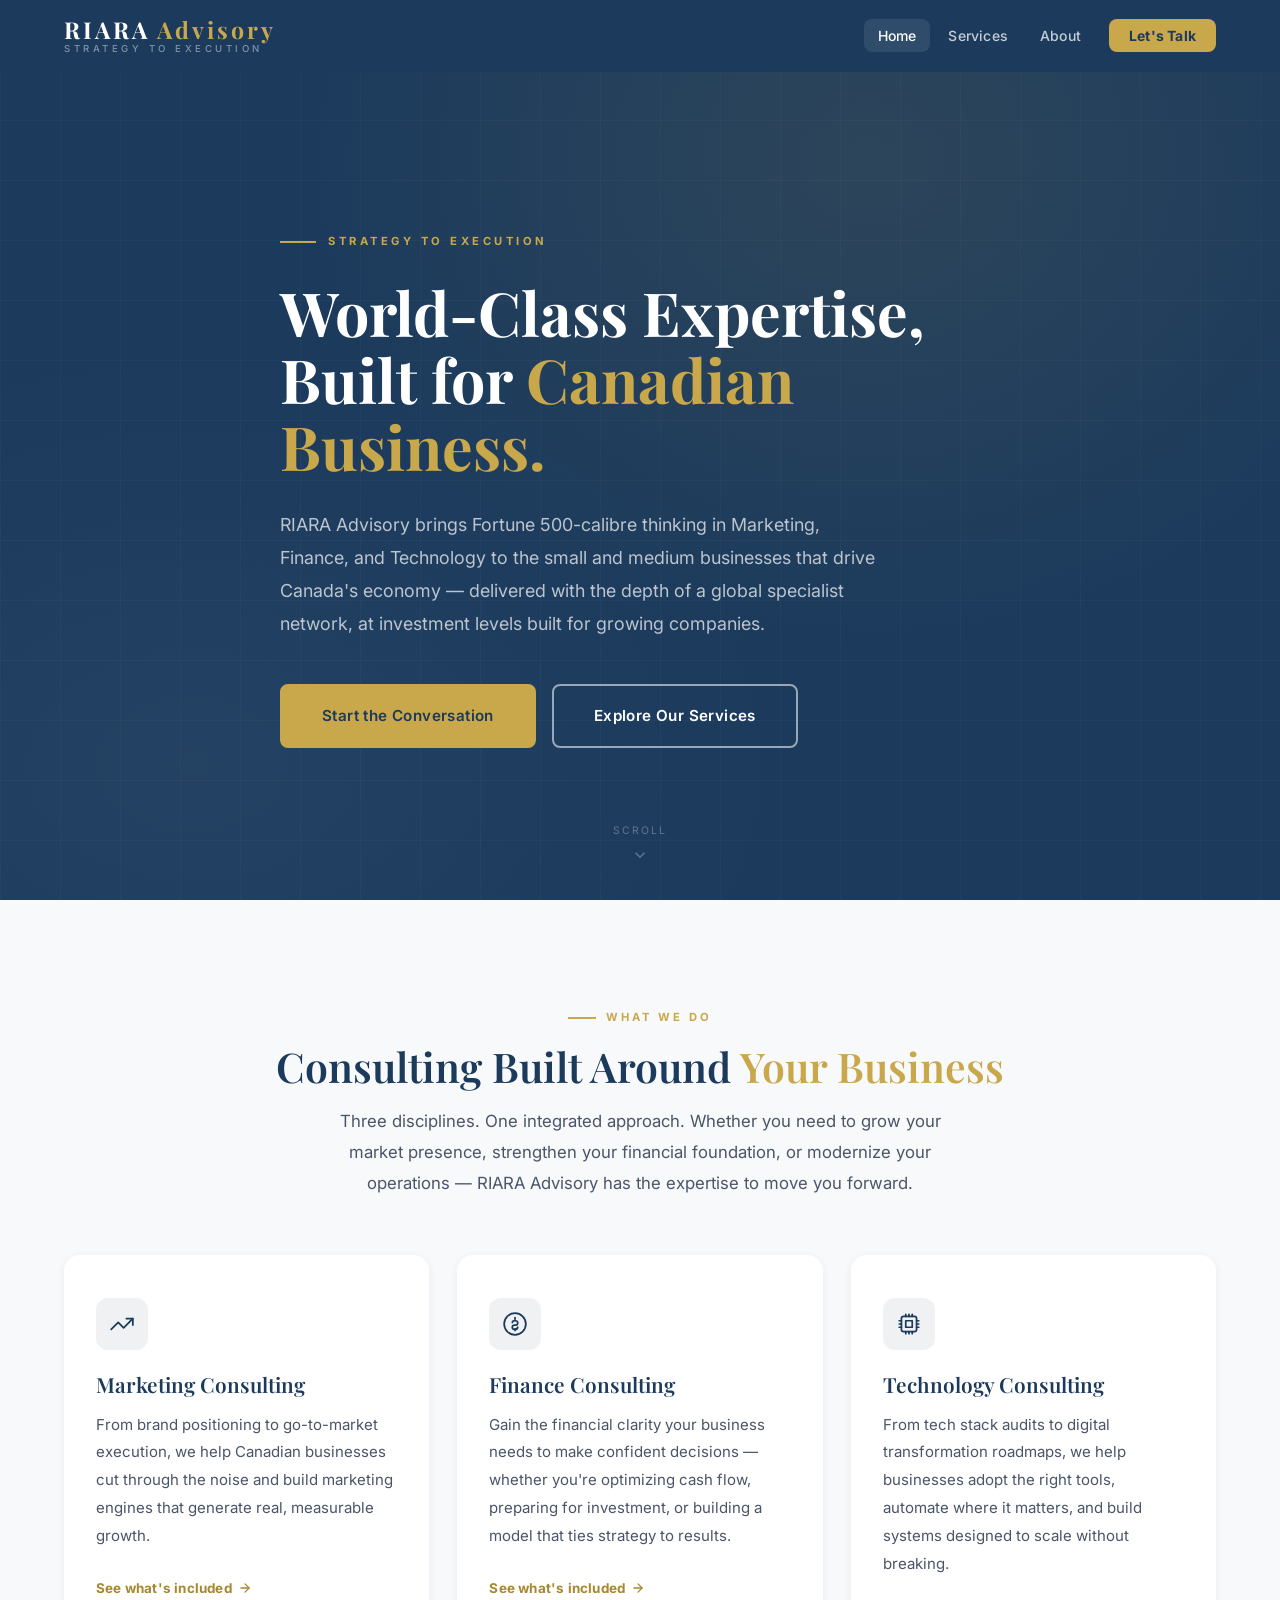
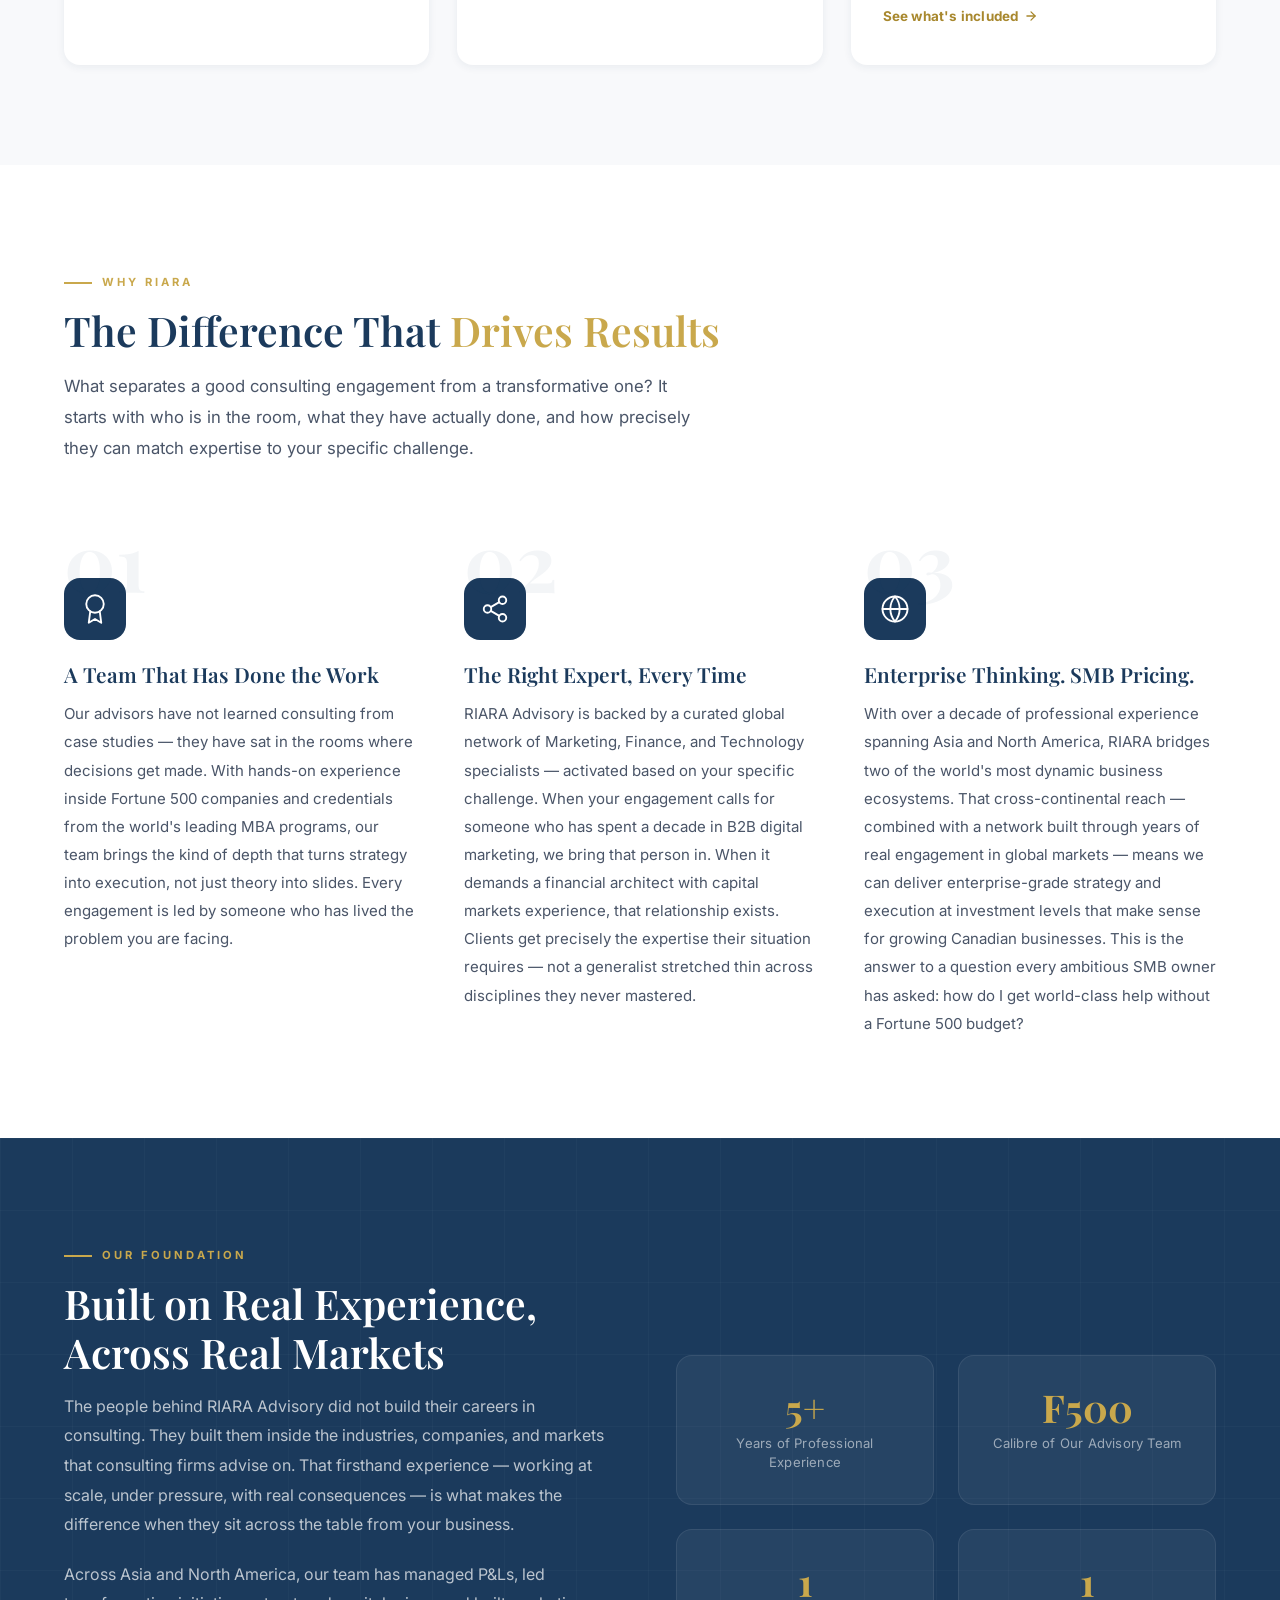
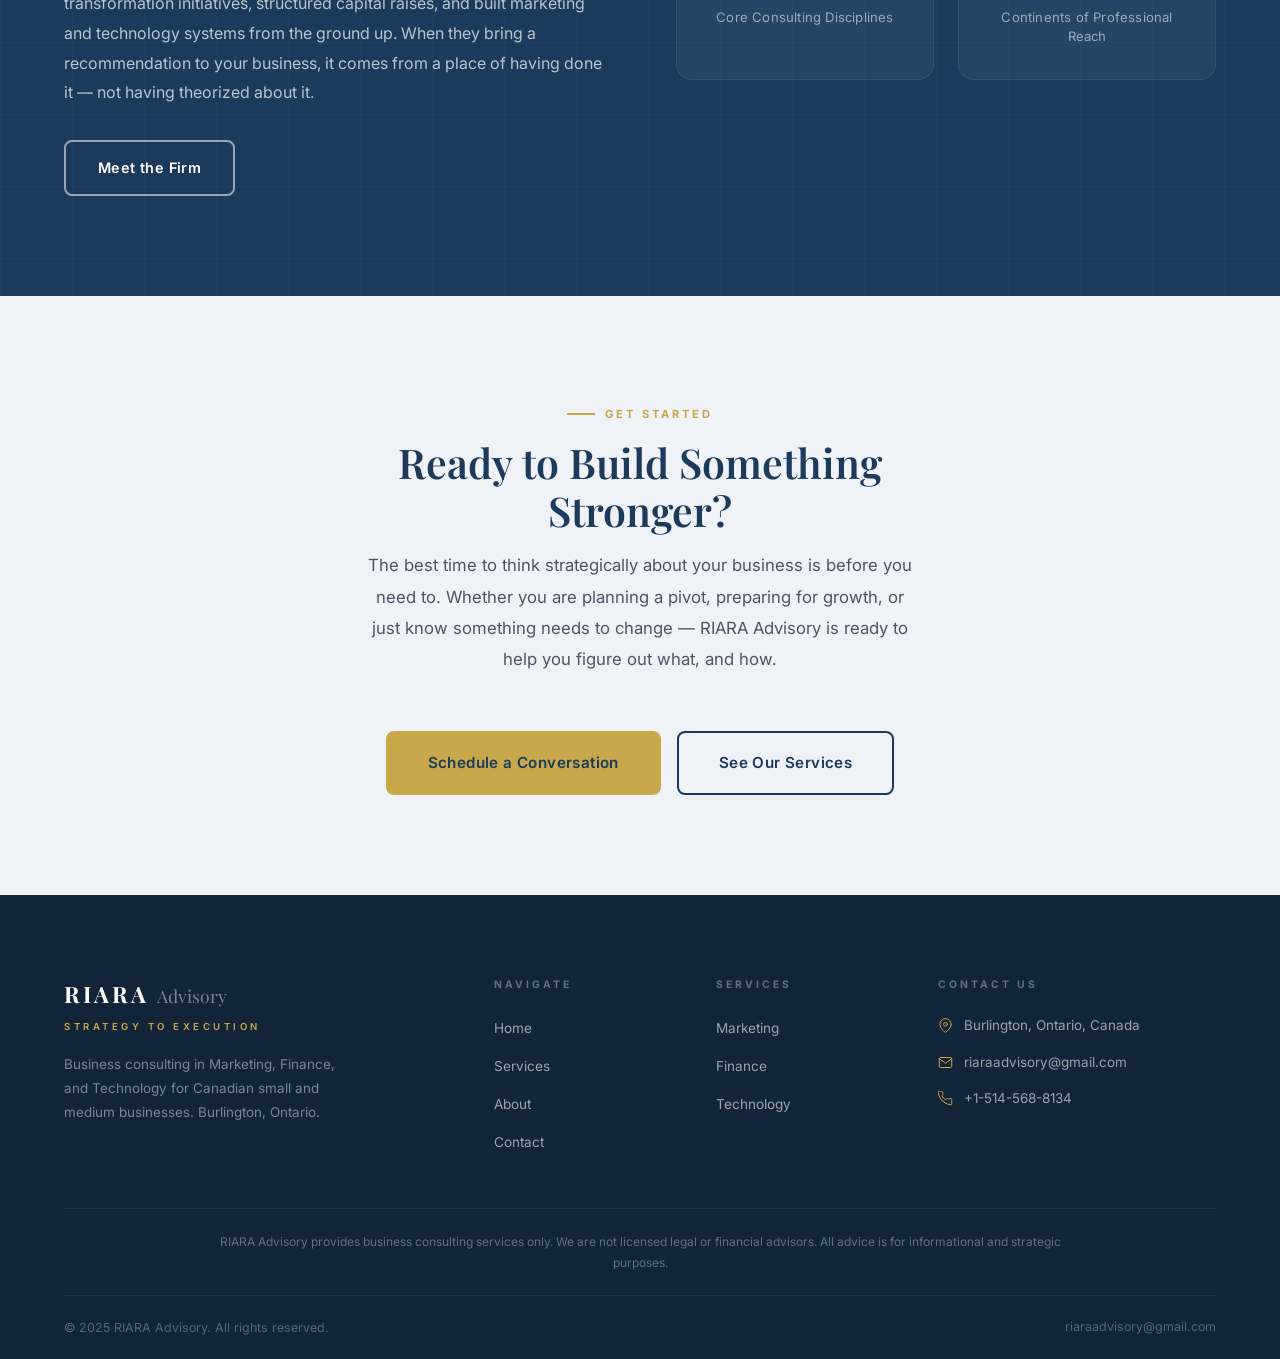
==== index.html @ 06f5a24e "Initial website launch" ====
<!DOCTYPE html>
<html lang="en">
<head>
  <meta charset="UTF-8" />
  <meta name="viewport" content="width=device-width, initial-scale=1.0" />
  <meta name="description" content="RIARA Advisory — Strategy to Execution. Business consulting in Marketing, Finance, and Technology for Canadian small and medium businesses. Burlington, Ontario." />
  <title>RIARA Advisory | Strategy to Execution</title>
  <link rel="stylesheet" href="styles.css" />
  <link rel="icon" type="image/svg+xml" href="data:image/svg+xml,%3Csvg xmlns='http://www.w3.org/2000/svg' viewBox='0 0 32 32'%3E%3Crect width='32' height='32' rx='6' fill='%231B3A5C'/%3E%3Ctext x='16' y='22' text-anchor='middle' font-family='Georgia,serif' font-weight='700' font-size='14' fill='%23C9A84C'%3ER%3C/text%3E%3C/svg%3E" />
</head>
<body>

  <!-- ══════════════════════════════════════════════
       NAVIGATION
  ══════════════════════════════════════════════ -->
  <nav class="navbar" role="navigation" aria-label="Main navigation">
    <div class="nav-inner">
      <a href="index.html" class="nav-logo" aria-label="RIARA Advisory — Home">
        <span class="nav-logo-name">RIARA<span> Advisory</span></span>
        <span class="nav-logo-tag">Strategy to Execution</span>
      </a>
      <button class="nav-toggle" aria-label="Toggle navigation" aria-expanded="false">
        <span></span><span></span><span></span>
      </button>
      <ul class="nav-links" role="list">
        <li><a href="index.html">Home</a></li>
        <li><a href="services.html">Services</a></li>
        <li><a href="about.html">About</a></li>
        <li><a href="contact.html" class="nav-cta">Let's Talk</a></li>
      </ul>
    </div>
  </nav>


  <!-- ══════════════════════════════════════════════
       HERO
  ══════════════════════════════════════════════ -->
  <section class="hero" aria-label="Hero">
    <div class="hero-bg"></div>
    <div class="hero-grid-pattern"></div>
    <div class="container">
      <div class="hero-content">
        <div class="hero-eyebrow">Strategy to Execution</div>
        <h1>World-Class Expertise,<br>Built for <em>Canadian Business.</em></h1>
        <p class="hero-body">
          RIARA Advisory brings Fortune 500-calibre thinking in Marketing, Finance, and Technology
          to the small and medium businesses that drive Canada's economy — delivered with the depth
          of a global specialist network, at investment levels built for growing companies.
        </p>
        <div class="hero-actions">
          <a href="contact.html" class="btn btn-primary btn-lg">Start the Conversation</a>
          <a href="services.html" class="btn btn-secondary btn-lg">Explore Our Services</a>
        </div>
      </div>
    </div>
    <div class="hero-scroll" aria-hidden="true">
      <span>Scroll</span>
      <svg viewBox="0 0 24 24" aria-hidden="true">
        <polyline points="6 9 12 15 18 9"/>
      </svg>
    </div>
  </section>


  <!-- ══════════════════════════════════════════════
       SERVICES OVERVIEW
  ══════════════════════════════════════════════ -->
  <section class="section section--alt" aria-labelledby="svc-heading">
    <div class="container">
      <div class="section-header--center reveal">
        <span class="section-label">What We Do</span>
        <h2 class="section-title" id="svc-heading">Consulting Built Around <em>Your Business</em></h2>
        <p class="section-intro centered">
          Three disciplines. One integrated approach. Whether you need to grow your market presence,
          strengthen your financial foundation, or modernize your operations — RIARA Advisory has
          the expertise to move you forward.
        </p>
      </div>

      <div class="services-grid">
        <!-- Marketing -->
        <article class="svc-card reveal reveal-delay-1">
          <div class="svc-icon" aria-hidden="true">
            <svg viewBox="0 0 24 24">
              <polyline points="22 7 13.5 15.5 8.5 10.5 2 17"/>
              <polyline points="16 7 22 7 22 13"/>
            </svg>
          </div>
          <h3>Marketing Consulting</h3>
          <p>
            From brand positioning to go-to-market execution, we help Canadian businesses cut through
            the noise and build marketing engines that generate real, measurable growth.
          </p>
          <a href="services.html#marketing" class="svc-link">
            See what's included
            <svg viewBox="0 0 24 24"><line x1="5" y1="12" x2="19" y2="12"/><polyline points="12 5 19 12 12 19"/></svg>
          </a>
        </article>

        <!-- Finance -->
        <article class="svc-card reveal reveal-delay-2">
          <div class="svc-icon" aria-hidden="true">
            <svg viewBox="0 0 24 24">
              <circle cx="12" cy="12" r="10"/>
              <path d="M12 6v1.5m0 9V18m-2.5-7.5A2.5 2.5 0 0112 9h.5a2 2 0 010 4h-1a2 2 0 000 4H12a2.5 2.5 0 002.5-2"/>
            </svg>
          </div>
          <h3>Finance Consulting</h3>
          <p>
            Gain the financial clarity your business needs to make confident decisions — whether
            you're optimizing cash flow, preparing for investment, or building a model that ties
            strategy to results.
          </p>
          <a href="services.html#finance" class="svc-link">
            See what's included
            <svg viewBox="0 0 24 24"><line x1="5" y1="12" x2="19" y2="12"/><polyline points="12 5 19 12 12 19"/></svg>
          </a>
        </article>

        <!-- Technology -->
        <article class="svc-card reveal reveal-delay-3">
          <div class="svc-icon" aria-hidden="true">
            <svg viewBox="0 0 24 24">
              <rect x="5" y="5" width="14" height="14" rx="2"/>
              <rect x="9" y="9" width="6" height="6"/>
              <path d="M9 5V3M12 5V3M15 5V3M9 21v-2M12 21v-2M15 21v-2M5 9H3M5 12H3M5 15H3M21 9h-2M21 12h-2M21 15h-2"/>
            </svg>
          </div>
          <h3>Technology Consulting</h3>
          <p>
            From tech stack audits to digital transformation roadmaps, we help businesses adopt
            the right tools, automate where it matters, and build systems designed to scale
            without breaking.
          </p>
          <a href="services.html#technology" class="svc-link">
            See what's included
            <svg viewBox="0 0 24 24"><line x1="5" y1="12" x2="19" y2="12"/><polyline points="12 5 19 12 12 19"/></svg>
          </a>
        </article>
      </div>
    </div>
  </section>


  <!-- ══════════════════════════════════════════════
       WHY RIARA
  ══════════════════════════════════════════════ -->
  <section class="section" aria-labelledby="why-heading">
    <div class="container">
      <div class="reveal">
        <span class="section-label">Why RIARA</span>
        <h2 class="section-title" id="why-heading">The Difference That <em>Drives Results</em></h2>
        <p class="section-intro">
          What separates a good consulting engagement from a transformative one? It starts with
          who is in the room, what they have actually done, and how precisely they can match
          expertise to your specific challenge.
        </p>
      </div>

      <div class="why-grid">
        <!-- Strength 1 -->
        <div class="why-item reveal reveal-delay-1">
          <div class="why-num" aria-hidden="true">01</div>
          <div class="why-icon-wrap" aria-hidden="true">
            <svg viewBox="0 0 24 24">
              <path d="M12 15a7 7 0 100-14 7 7 0 000 14z"/>
              <path d="M8.21 13.89L7 23l5-3 5 3-1.21-9.12"/>
            </svg>
          </div>
          <h3>A Team That Has Done the Work</h3>
          <p>
            Our advisors have not learned consulting from case studies — they have sat in the rooms
            where decisions get made. With hands-on experience inside Fortune 500 companies and
            credentials from the world's leading MBA programs, our team brings the kind of depth
            that turns strategy into execution, not just theory into slides. Every engagement is
            led by someone who has lived the problem you are facing.
          </p>
        </div>

        <!-- Strength 2 -->
        <div class="why-item reveal reveal-delay-2">
          <div class="why-num" aria-hidden="true">02</div>
          <div class="why-icon-wrap" aria-hidden="true">
            <svg viewBox="0 0 24 24">
              <circle cx="18" cy="5" r="3"/>
              <circle cx="6" cy="12" r="3"/>
              <circle cx="18" cy="19" r="3"/>
              <line x1="8.59" y1="13.51" x2="15.42" y2="17.49"/>
              <line x1="15.41" y1="6.51" x2="8.59" y2="10.49"/>
            </svg>
          </div>
          <h3>The Right Expert, Every Time</h3>
          <p>
            RIARA Advisory is backed by a curated global network of Marketing, Finance, and Technology
            specialists — activated based on your specific challenge. When your engagement calls for
            someone who has spent a decade in B2B digital marketing, we bring that person in. When
            it demands a financial architect with capital markets experience, that relationship exists.
            Clients get precisely the expertise their situation requires — not a generalist stretched
            thin across disciplines they never mastered.
          </p>
        </div>

        <!-- Strength 3 -->
        <div class="why-item reveal reveal-delay-3">
          <div class="why-num" aria-hidden="true">03</div>
          <div class="why-icon-wrap" aria-hidden="true">
            <svg viewBox="0 0 24 24">
              <circle cx="12" cy="12" r="10"/>
              <line x1="2" y1="12" x2="22" y2="12"/>
              <path d="M12 2a15.3 15.3 0 010 20M12 2a15.3 15.3 0 000 20"/>
            </svg>
          </div>
          <h3>Enterprise Thinking. SMB Pricing.</h3>
          <p>
            With over a decade of professional experience spanning Asia and North America, RIARA
            bridges two of the world's most dynamic business ecosystems. That cross-continental
            reach — combined with a network built through years of real engagement in global markets
            — means we can deliver enterprise-grade strategy and execution at investment levels
            that make sense for growing Canadian businesses. This is the answer to a question
            every ambitious SMB owner has asked: how do I get world-class help without a
            Fortune 500 budget?
          </p>
        </div>
      </div>
    </div>
  </section>


  <!-- ══════════════════════════════════════════════
       CREDIBILITY
  ══════════════════════════════════════════════ -->
  <section class="section section--navy" aria-labelledby="cred-heading">
    <div class="container">
      <div class="cred-grid">
        <div class="cred-text reveal">
          <span class="section-label">Our Foundation</span>
          <h2 class="section-title" id="cred-heading">Built on Real Experience,<br>Across Real Markets</h2>
          <p>
            The people behind RIARA Advisory did not build their careers in consulting. They built
            them inside the industries, companies, and markets that consulting firms advise on.
            That firsthand experience — working at scale, under pressure, with real consequences —
            is what makes the difference when they sit across the table from your business.
          </p>
          <p>
            Across Asia and North America, our team has managed P&amp;Ls, led transformation
            initiatives, structured capital raises, and built marketing and technology systems
            from the ground up. When they bring a recommendation to your business, it comes
            from a place of having done it — not having theorized about it.
          </p>
          <a href="about.html" class="btn btn-secondary" style="margin-top:12px;">Meet the Firm</a>
        </div>

        <div class="stats-grid reveal reveal-delay-2">
          <div class="stat-card">
            <div class="stat-val" data-target="10" data-suffix="+">10+</div>
            <div class="stat-label">Years of Professional Experience</div>
          </div>
          <div class="stat-card">
            <div class="stat-val">F500</div>
            <div class="stat-label">Calibre of Our Advisory Team</div>
          </div>
          <div class="stat-card">
            <div class="stat-val" data-target="3">3</div>
            <div class="stat-label">Core Consulting Disciplines</div>
          </div>
          <div class="stat-card">
            <div class="stat-val" data-target="2">2</div>
            <div class="stat-label">Continents of Professional Reach</div>
          </div>
        </div>
      </div>
    </div>
  </section>


  <!-- ══════════════════════════════════════════════
       CTA BAND
  ══════════════════════════════════════════════ -->
  <section class="cta-band" aria-labelledby="cta-heading">
    <div class="container">
      <div class="reveal">
        <span class="section-label" style="justify-content:center; display:inline-flex;">Get Started</span>
        <h2 class="section-title" id="cta-heading">Ready to Build Something Stronger?</h2>
        <p class="section-intro centered">
          The best time to think strategically about your business is before you need to.
          Whether you are planning a pivot, preparing for growth, or just know something
          needs to change — RIARA Advisory is ready to help you figure out what, and how.
        </p>
        <div class="cta-actions">
          <a href="contact.html" class="btn btn-primary btn-lg">Schedule a Conversation</a>
          <a href="services.html" class="btn btn-outline btn-lg">See Our Services</a>
        </div>
      </div>
    </div>
  </section>


  <!-- ══════════════════════════════════════════════
       FOOTER
  ══════════════════════════════════════════════ -->
  <footer class="footer" role="contentinfo">
    <div class="footer-main">
      <div class="container">
        <div class="footer-grid">

          <div>
            <div class="footer-brand-logo">
              <span class="footer-brand-name">RIARA<span> </span></span>
              <span class="footer-brand-suffix">Advisory</span>
            </div>
            <div class="footer-brand-tagline">Strategy to Execution</div>
            <p class="footer-brand-desc">
              Business consulting in Marketing, Finance, and Technology for Canadian
              small and medium businesses. Burlington, Ontario.
            </p>
          </div>

          <div>
            <p class="footer-col-head">Navigate</p>
            <ul class="footer-nav-links" role="list">
              <li><a href="index.html">Home</a></li>
              <li><a href="services.html">Services</a></li>
              <li><a href="about.html">About</a></li>
              <li><a href="contact.html">Contact</a></li>
            </ul>
          </div>

          <div>
            <p class="footer-col-head">Services</p>
            <ul class="footer-nav-links" role="list">
              <li><a href="services.html#marketing">Marketing</a></li>
              <li><a href="services.html#finance">Finance</a></li>
              <li><a href="services.html#technology">Technology</a></li>
            </ul>
          </div>

          <div>
            <p class="footer-col-head">Contact Us</p>
            <div class="footer-contact-item">
              <svg viewBox="0 0 24 24" aria-hidden="true"><path d="M21 10c0 7-9 13-9 13s-9-6-9-13a9 9 0 0118 0z"/><circle cx="12" cy="10" r="3"/></svg>
              <span>Burlington, Ontario, Canada</span>
            </div>
            <div class="footer-contact-item">
              <svg viewBox="0 0 24 24" aria-hidden="true"><path d="M4 4h16c1.1 0 2 .9 2 2v12c0 1.1-.9 2-2 2H4c-1.1 0-2-.9-2-2V6c0-1.1.9-2 2-2z"/><polyline points="22,6 12,13 2,6"/></svg>
              <a href="mailto:riaraadvisory@gmail.com">riaraadvisory@gmail.com</a>
            </div>
            <div class="footer-contact-item">
              <svg viewBox="0 0 24 24" aria-hidden="true"><path d="M22 16.92v3a2 2 0 01-2.18 2 19.79 19.79 0 01-8.63-3.07A19.5 19.5 0 013.07 10.8 19.79 19.79 0 01.1 2.14 2 2 0 012.11 0h3a2 2 0 012 1.72 12.84 12.84 0 00.7 2.81 2 2 0 01-.45 2.11L6.09 7.91a16 16 0 006 6l1.27-1.27a2 2 0 012.11-.45 12.84 12.84 0 002.81.7A2 2 0 0122 14.92z"/></svg>
              <a href="tel:+15145688134">+1-514-568-8134</a>
            </div>
          </div>

        </div>
      </div>
    </div>

    <div class="container">
      <hr class="footer-hr" />
      <div class="footer-disclaimer">
        <p>
          RIARA Advisory provides business consulting services only. We are not licensed legal or
          financial advisors. All advice is for informational and strategic purposes.
        </p>
      </div>
      <div class="footer-bottom">
        <p>&copy; 2025 RIARA Advisory. All rights reserved.</p>
        <a href="contact.html">riaraadvisory@gmail.com</a>
      </div>
    </div>
  </footer>

  <script src="script.js"></script>
</body>
</html>
---- styles.css ----
/* ============================================================
   RIARA ADVISORY — styles.css
   Palette: Navy #1B3A5C  |  Gold #C9A84C  |  White #FFFFFF
   ============================================================ */

@import url('https://fonts.googleapis.com/css2?family=Playfair+Display:ital,wght@0,400;0,600;0,700;1,400;1,600&family=Inter:wght@300;400;500;600;700&display=swap');

/* ── Variables ─────────────────────────────────────────── */
:root {
  --navy:        #1B3A5C;
  --navy-dark:   #112438;
  --navy-mid:    #234b78;
  --gold:        #C9A84C;
  --gold-light:  #dbbe72;
  --gold-dark:   #a8882e;
  --white:       #FFFFFF;
  --off-white:   #F8F9FB;
  --light-gray:  #EFF2F6;
  --mid-gray:    #DDE3EC;
  --text-dark:   #16202E;
  --text-mid:    #4A5568;
  --text-light:  #718096;

  --ff-display: 'Playfair Display', Georgia, serif;
  --ff-body:    'Inter', -apple-system, BlinkMacSystemFont, 'Segoe UI', sans-serif;

  --max-w:     1200px;
  --pad-x:     24px;
  --nav-h:     72px;

  --sp-xs:  8px;
  --sp-sm:  16px;
  --sp-md:  32px;
  --sp-lg:  64px;
  --sp-xl:  100px;

  --radius:    8px;
  --radius-lg: 16px;

  --shadow-sm: 0 2px 8px  rgba(27,58,92,.07);
  --shadow-md: 0 8px 24px rgba(27,58,92,.11);
  --shadow-lg: 0 20px 56px rgba(27,58,92,.15);

  --ease: .3s ease;
}

/* ── Reset ──────────────────────────────────────────────── */
*,*::before,*::after { box-sizing:border-box; margin:0; padding:0; }

html { scroll-behavior:smooth; font-size:16px; }

body {
  font-family: var(--ff-body);
  color: var(--text-dark);
  background: var(--white);
  line-height: 1.7;
  -webkit-font-smoothing: antialiased;
}

img { max-width:100%; height:auto; display:block; }
a   { color:inherit; text-decoration:none; }
ul  { list-style:none; }
button { cursor:pointer; border:none; background:none; font-family:inherit; }

/* ── Typography ─────────────────────────────────────────── */
h1,h2,h3,h4 {
  font-family: var(--ff-display);
  line-height: 1.18;
  font-weight: 600;
  color: var(--navy);
}
h1 { font-size: clamp(2.1rem, 4.5vw, 3.4rem); }
h2 { font-size: clamp(1.75rem, 3.2vw, 2.6rem); }
h3 { font-size: clamp(1.2rem,  2.2vw, 1.65rem); }
h4 { font-size: 1.05rem; font-family: var(--ff-body); font-weight: 700; }

p  { color: var(--text-mid); line-height: 1.85; }

em { font-style:normal; color: var(--gold); }

/* ── Layout helpers ─────────────────────────────────────── */
.container {
  max-width: var(--max-w);
  margin: 0 auto;
  padding: 0 var(--pad-x);
}

.section { padding: var(--sp-xl) 0; }
.section--alt { background: var(--off-white); }
.section--navy {
  background: var(--navy);
  position: relative;
  overflow: hidden;
}
.section--navy::before {
  content: '';
  position: absolute;
  inset: 0;
  background-image:
    linear-gradient(rgba(255,255,255,.025) 1px, transparent 1px),
    linear-gradient(90deg, rgba(255,255,255,.025) 1px, transparent 1px);
  background-size: 72px 72px;
  pointer-events: none;
}
.section--navy .container { position:relative; z-index:1; }

.section-label {
  display: inline-flex;
  align-items: center;
  gap: 10px;
  font-size: .7rem;
  font-weight: 700;
  letter-spacing: 3px;
  text-transform: uppercase;
  color: var(--gold);
  margin-bottom: 14px;
}
.section-label::before {
  content: '';
  display: block;
  width: 28px;
  height: 2px;
  background: var(--gold);
  flex-shrink: 0;
}

.section-title { margin-bottom: 16px; }

.section-intro {
  font-size: 1.05rem;
  color: var(--text-mid);
  max-width: 640px;
  line-height: 1.85;
  margin-bottom: 56px;
}
.section-intro.centered { margin-inline: auto; text-align: center; }

.section-header--center { text-align: center; }
.section-header--center .section-label { justify-content: center; }
.section-header--center .section-intro { margin-inline: auto; }

/* ── Buttons ────────────────────────────────────────────── */
.btn {
  display: inline-flex;
  align-items: center;
  justify-content: center;
  gap: 8px;
  padding: 14px 32px;
  border-radius: var(--radius);
  font-family: var(--ff-body);
  font-size: .9rem;
  font-weight: 600;
  letter-spacing: .4px;
  transition: all var(--ease);
  border: 2px solid transparent;
  white-space: nowrap;
}
.btn-primary {
  background: var(--gold);
  color: var(--navy);
  border-color: var(--gold);
}
.btn-primary:hover {
  background: var(--gold-dark);
  border-color: var(--gold-dark);
  transform: translateY(-2px);
  box-shadow: 0 8px 28px rgba(201,168,76,.38);
}
.btn-secondary {
  background: transparent;
  color: var(--white);
  border-color: rgba(255,255,255,.55);
}
.btn-secondary:hover {
  background: var(--white);
  border-color: var(--white);
  color: var(--navy);
  transform: translateY(-2px);
}
.btn-outline {
  background: transparent;
  color: var(--navy);
  border-color: var(--navy);
}
.btn-outline:hover {
  background: var(--navy);
  color: var(--white);
  transform: translateY(-2px);
}
.btn-lg { padding: 17px 40px; font-size: .95rem; }


/* ============================================================
   NAVIGATION
   ============================================================ */
.navbar {
  position: fixed;
  top: 0; left: 0; right: 0;
  z-index: 1000;
  height: var(--nav-h);
  background: var(--navy);
  transition: box-shadow var(--ease);
}
.navbar.scrolled {
  box-shadow: 0 4px 28px rgba(0,0,0,.18);
}
.nav-inner {
  max-width: var(--max-w);
  margin: 0 auto;
  padding: 0 var(--pad-x);
  height: 100%;
  display: flex;
  align-items: center;
  justify-content: space-between;
}

/* Logo */
.nav-logo { display:flex; flex-direction:column; line-height:1; gap:3px; }
.nav-logo-name {
  font-family: var(--ff-display);
  font-size: 1.45rem;
  font-weight: 700;
  color: var(--white);
  letter-spacing: 3px;
}
.nav-logo-name span { color: var(--gold); }
.nav-logo-tag {
  font-size: .6rem;
  font-weight: 500;
  letter-spacing: 3.5px;
  text-transform: uppercase;
  color: rgba(255,255,255,.45);
}

/* Links */
.nav-links {
  display: flex;
  align-items: center;
  gap: 4px;
}
.nav-links a {
  font-size: .875rem;
  font-weight: 500;
  color: rgba(255,255,255,.75);
  padding: 8px 14px;
  border-radius: var(--radius);
  transition: all var(--ease);
  letter-spacing: .2px;
}
.nav-links a:hover,
.nav-links a.active {
  color: var(--white);
  background: rgba(255,255,255,.09);
}
.nav-links .nav-cta {
  background: var(--gold);
  color: var(--navy);
  padding: 8px 20px;
  margin-left: 10px;
  font-weight: 700;
}
.nav-links .nav-cta:hover {
  background: var(--gold-dark);
  color: var(--navy);
  box-shadow: 0 4px 16px rgba(201,168,76,.4);
}

/* Hamburger */
.nav-toggle {
  display: none;
  flex-direction: column;
  justify-content: space-between;
  width: 26px;
  height: 18px;
  padding: 0;
  background: none;
  border: none;
}
.nav-toggle span {
  display: block;
  height: 2px;
  background: var(--white);
  border-radius: 2px;
  transition: all var(--ease);
}
.nav-toggle.open span:nth-child(1) { transform: rotate(45deg) translate(5px,6px); }
.nav-toggle.open span:nth-child(2) { opacity:0; }
.nav-toggle.open span:nth-child(3) { transform: rotate(-45deg) translate(5px,-6px); }


/* ============================================================
   PAGE HEADER (interior pages)
   ============================================================ */
.page-header {
  padding: calc(var(--nav-h) + 72px) 0 80px;
  background: var(--navy);
  position: relative;
  overflow: hidden;
}
.page-header::after {
  content: '';
  position: absolute;
  inset: 0;
  background:
    radial-gradient(ellipse at 75% 40%, rgba(201,168,76,.09) 0%, transparent 55%),
    radial-gradient(ellipse at 10% 80%, rgba(255,255,255,.03) 0%, transparent 45%);
  pointer-events: none;
}
.page-header .container { position:relative; z-index:1; }
.page-header .section-label { color: var(--gold); }
.page-header h1 { color: var(--white); max-width: 700px; margin-bottom: 18px; }
.page-header p  {
  color: rgba(255,255,255,.68);
  max-width: 580px;
  font-size: 1.08rem;
  line-height: 1.8;
}


/* ============================================================
   HERO
   ============================================================ */
.hero {
  min-height: 100vh;
  display: flex;
  align-items: center;
  background: var(--navy);
  position: relative;
  overflow: hidden;
  padding-top: var(--nav-h);
}
.hero-bg {
  position: absolute;
  inset: 0;
  background:
    radial-gradient(ellipse at 68% 18%, rgba(201,168,76,.1)  0%, transparent 48%),
    radial-gradient(ellipse at 15% 85%, rgba(255,255,255,.04) 0%, transparent 40%);
}
.hero-grid-pattern {
  position: absolute;
  inset: 0;
  background-image:
    linear-gradient(rgba(255,255,255,.028) 1px, transparent 1px),
    linear-gradient(90deg, rgba(255,255,255,.028) 1px, transparent 1px);
  background-size: 60px 60px;
}
.hero-content {
  position: relative;
  z-index: 1;
  max-width: 720px;
  padding: 80px 0;
}
.hero-eyebrow {
  display: inline-flex;
  align-items: center;
  gap: 12px;
  font-size: .7rem;
  font-weight: 700;
  letter-spacing: 3.5px;
  text-transform: uppercase;
  color: var(--gold);
  margin-bottom: 28px;
}
.hero-eyebrow::before {
  content: '';
  display: block;
  width: 36px;
  height: 2px;
  background: var(--gold);
}
.hero h1 {
  color: var(--white);
  font-size: clamp(2.4rem, 5vw, 3.8rem);
  font-weight: 700;
  line-height: 1.1;
  margin-bottom: 28px;
}
.hero-body {
  font-size: 1.12rem;
  color: rgba(255,255,255,.7);
  line-height: 1.85;
  max-width: 600px;
  margin-bottom: 44px;
}
.hero-actions {
  display: flex;
  gap: 16px;
  flex-wrap: wrap;
}

/* Scroll indicator */
.hero-scroll {
  position: absolute;
  bottom: 36px;
  left: 50%;
  transform: translateX(-50%);
  display: flex;
  flex-direction: column;
  align-items: center;
  gap: 6px;
  color: rgba(255,255,255,.3);
  font-size: .65rem;
  letter-spacing: 2px;
  text-transform: uppercase;
  animation: scrollBounce 2.2s ease-in-out infinite;
}
.hero-scroll svg {
  width: 18px;
  height: 18px;
  stroke: rgba(255,255,255,.3);
  fill: none;
  stroke-width: 2;
}
@keyframes scrollBounce {
  0%,100% { transform: translateX(-50%) translateY(0); }
  55%      { transform: translateX(-50%) translateY(7px); }
}


/* ============================================================
   SERVICES OVERVIEW (Homepage)
   ============================================================ */
.services-grid {
  display: grid;
  grid-template-columns: repeat(3,1fr);
  gap: 28px;
}
.svc-card {
  background: var(--white);
  border-radius: var(--radius-lg);
  padding: 40px 32px 36px;
  box-shadow: var(--shadow-sm);
  border-top: 3px solid transparent;
  transition: all .38s ease;
  position: relative;
  overflow: hidden;
}
.svc-card:hover {
  transform: translateY(-10px);
  box-shadow: var(--shadow-lg);
  border-top-color: var(--gold);
}
.svc-icon {
  width: 52px;
  height: 52px;
  background: rgba(27,58,92,.07);
  border-radius: 12px;
  display: flex;
  align-items: center;
  justify-content: center;
  margin-bottom: 22px;
  transition: background var(--ease);
}
.svc-card:hover .svc-icon { background: rgba(201,168,76,.14); }
.svc-icon svg {
  width: 26px; height: 26px;
  stroke: var(--navy); fill: none; stroke-width: 1.6;
  stroke-linecap: round; stroke-linejoin: round;
  transition: stroke var(--ease);
}
.svc-card:hover .svc-icon svg { stroke: var(--gold-dark); }
.svc-card h3 { font-size: 1.3rem; margin-bottom: 14px; }
.svc-card p  { font-size: .94rem; margin-bottom: 24px; }
.svc-link {
  display: inline-flex;
  align-items: center;
  gap: 6px;
  font-size: .84rem;
  font-weight: 700;
  color: var(--gold-dark);
  letter-spacing: .2px;
  transition: gap var(--ease);
}
.svc-link:hover { gap: 10px; }
.svc-link svg {
  width: 14px; height: 14px;
  stroke: var(--gold-dark); fill: none; stroke-width: 2.2;
  stroke-linecap: round; stroke-linejoin: round;
}


/* ============================================================
   WHY RIARA (Homepage)
   ============================================================ */
.why-grid {
  display: grid;
  grid-template-columns: repeat(3,1fr);
  gap: 48px;
}
.why-item { position: relative; }
.why-num {
  font-family: var(--ff-display);
  font-size: 5rem;
  font-weight: 700;
  color: rgba(27,58,92,.05);
  line-height: 1;
  margin-bottom: -22px;
  transition: color .4s ease;
  user-select: none;
}
.why-item:hover .why-num { color: rgba(201,168,76,.1); }
.why-icon-wrap {
  width: 62px; height: 62px;
  background: var(--navy);
  border-radius: 16px;
  display: flex;
  align-items: center;
  justify-content: center;
  margin-bottom: 22px;
  transition: all .35s ease;
}
.why-item:hover .why-icon-wrap {
  background: var(--gold);
  transform: rotate(-6deg) scale(1.05);
}
.why-icon-wrap svg {
  width: 30px; height: 30px;
  stroke: var(--white); fill: none; stroke-width: 1.5;
  stroke-linecap: round; stroke-linejoin: round;
  transition: stroke var(--ease);
}
.why-item:hover .why-icon-wrap svg { stroke: var(--navy); }
.why-item h3 { font-size: 1.3rem; margin-bottom: 14px; }
.why-item p  { font-size: .94rem; line-height: 1.87; }


/* ============================================================
   CREDIBILITY / STATS (Homepage)
   ============================================================ */
.cred-grid {
  display: grid;
  grid-template-columns: 1fr 1fr;
  gap: 72px;
  align-items: center;
}
.cred-text .section-title { color: var(--white); }
.cred-text p {
  color: rgba(255,255,255,.7);
  margin-bottom: 20px;
  font-size: 1rem;
  line-height: 1.85;
}
.stats-grid {
  display: grid;
  grid-template-columns: 1fr 1fr;
  gap: 24px;
}
.stat-card {
  background: rgba(255,255,255,.05);
  border: 1px solid rgba(255,255,255,.08);
  border-radius: var(--radius-lg);
  padding: 32px 24px;
  text-align: center;
  transition: all var(--ease);
}
.stat-card:hover {
  background: rgba(201,168,76,.1);
  border-color: rgba(201,168,76,.3);
  transform: translateY(-3px);
}
.stat-val {
  font-family: var(--ff-display);
  font-size: 2.4rem;
  font-weight: 700;
  color: var(--gold);
  line-height: 1;
  margin-bottom: 8px;
}
.stat-label {
  font-size: .82rem;
  color: rgba(255,255,255,.55);
  line-height: 1.45;
  letter-spacing: .2px;
}


/* ============================================================
   HOMEPAGE CTA BAND
   ============================================================ */
.cta-band {
  padding: var(--sp-xl) 0;
  background: var(--light-gray);
  text-align: center;
}
.cta-band .section-title { max-width: 660px; margin-inline: auto; margin-bottom: 16px; }
.cta-band .section-intro  { max-width: 560px; }
.cta-band .cta-actions { display:flex; gap:16px; justify-content:center; flex-wrap:wrap; }


/* ============================================================
   SERVICES DETAIL PAGE
   ============================================================ */
.svc-detail { padding: var(--sp-xl) 0; }
.svc-detail:nth-of-type(odd)  { background: var(--white); }
.svc-detail:nth-of-type(even) { background: var(--off-white); }

.svc-detail-grid {
  display: grid;
  grid-template-columns: 1.1fr 1fr;
  gap: 72px;
  align-items: start;
}

.svc-detail-label {
  font-size: .68rem;
  font-weight: 700;
  letter-spacing: 3px;
  text-transform: uppercase;
  color: var(--gold);
  display: block;
  margin-bottom: 10px;
}
.svc-detail h2 { margin-bottom: 10px; }
.svc-subline {
  font-family: var(--ff-display);
  font-style: italic;
  font-size: 1.15rem;
  color: var(--text-mid);
  margin-bottom: 28px;
  line-height: 1.5;
}
.svc-detail-body p { margin-bottom: 18px; font-size: .97rem; }

/* Outcomes card */
.outcomes-card {
  background: var(--navy);
  border-radius: var(--radius-lg);
  padding: 40px 36px;
  position: sticky;
  top: calc(var(--nav-h) + 24px);
}
.outcomes-card-title {
  font-size: .68rem;
  font-weight: 700;
  letter-spacing: 3px;
  text-transform: uppercase;
  color: var(--gold);
  margin-bottom: 24px;
  display: block;
}
.outcome-row {
  display: flex;
  align-items: flex-start;
  gap: 14px;
  padding-bottom: 18px;
  margin-bottom: 18px;
  border-bottom: 1px solid rgba(255,255,255,.07);
}
.outcome-row:last-child { padding-bottom:0; margin-bottom:0; border-bottom:none; }
.outcome-check {
  width: 22px; height: 22px; min-width: 22px;
  background: rgba(201,168,76,.15);
  border-radius: 50%;
  display: flex;
  align-items: center;
  justify-content: center;
  margin-top: 2px;
}
.outcome-check svg {
  width: 11px; height: 11px;
  stroke: var(--gold); fill: none; stroke-width: 2.5;
  stroke-linecap: round; stroke-linejoin: round;
}
.outcome-text {
  font-size: .88rem;
  color: rgba(255,255,255,.82);
  line-height: 1.65;
}

/* Deliverables */
.deliverables { margin-top: 40px; }
.deliverables-title {
  font-size: .68rem;
  font-weight: 700;
  letter-spacing: 3px;
  text-transform: uppercase;
  color: var(--navy);
  display: block;
  margin-bottom: 16px;
}
.deliverables-list {
  display: grid;
  grid-template-columns: 1fr 1fr;
  gap: 10px;
}
.del-item {
  display: flex;
  align-items: center;
  gap: 10px;
  padding: 11px 16px;
  background: var(--white);
  border: 1px solid var(--mid-gray);
  border-radius: var(--radius);
  font-size: .84rem;
  font-weight: 500;
  color: var(--text-dark);
  transition: all var(--ease);
}
.svc-detail:nth-of-type(even) .del-item { background: var(--light-gray); }
.del-item:hover {
  border-color: var(--gold);
  background: rgba(201,168,76,.06);
}
.del-dot {
  width: 6px; height: 6px; min-width: 6px;
  background: var(--gold);
  border-radius: 50%;
}

/* Services page CTA */
.svc-page-cta {
  padding: var(--sp-xl) 0;
  background: var(--navy);
  text-align: center;
}
.svc-page-cta .section-title { color: var(--white); max-width: 580px; margin-inline: auto; margin-bottom: 16px; }
.svc-page-cta p { color: rgba(255,255,255,.65); max-width: 500px; margin-inline: auto; margin-bottom: 40px; }


/* ============================================================
   ABOUT PAGE
   ============================================================ */

/* Story section */
.about-story-grid {
  display: grid;
  grid-template-columns: 1fr 1fr;
  gap: 80px;
  align-items: center;
}
.story-body p { font-size: .97rem; margin-bottom: 20px; }
.story-body p:last-child { margin-bottom: 0; }

.story-accent {
  width: 56px; height: 4px;
  background: var(--gold);
  margin-bottom: 32px;
  border-radius: 2px;
}

.quote-card {
  background: var(--navy);
  border-radius: var(--radius-lg);
  padding: 52px 48px;
  position: relative;
  overflow: hidden;
}
.quote-card::before {
  content: '\201C';
  font-family: var(--ff-display);
  font-size: 9rem;
  color: var(--gold);
  opacity: .18;
  position: absolute;
  top: -18px; left: 28px;
  line-height: 1;
  pointer-events: none;
}
.quote-card blockquote {
  font-family: var(--ff-display);
  font-size: 1.35rem;
  font-style: italic;
  color: var(--white);
  line-height: 1.65;
  position: relative;
  z-index: 1;
}
.quote-card cite {
  display: block;
  margin-top: 24px;
  font-style: normal;
  font-size: .78rem;
  font-weight: 700;
  letter-spacing: 2px;
  text-transform: uppercase;
  color: var(--gold);
}

/* Canada section */
.canada-grid {
  display: grid;
  grid-template-columns: 1fr 1fr;
  gap: 80px;
  align-items: center;
}
.canada-content p { margin-bottom: 20px; font-size: .97rem; }

.canada-highlight {
  background: var(--white);
  border-radius: var(--radius-lg);
  padding: 40px;
  box-shadow: var(--shadow-md);
  border-left: 5px solid var(--gold);
}
.canada-highlight h3 { font-size: 1.2rem; margin-bottom: 14px; }
.canada-highlight p  { font-size: .93rem; }

/* Team section */
.team-prose {
  max-width: 780px;
  margin-inline: auto;
  text-align: center;
}
.team-prose p { font-size: 1rem; margin-bottom: 20px; }

/* Values */
.values-grid {
  display: grid;
  grid-template-columns: repeat(4,1fr);
  gap: 24px;
  margin-top: 64px;
}
.value-card {
  text-align: center;
  padding: 36px 20px;
  background: var(--off-white);
  border-radius: var(--radius-lg);
  transition: all var(--ease);
}
.value-card:hover {
  background: var(--navy);
  transform: translateY(-5px);
  box-shadow: var(--shadow-md);
}
.value-icon {
  width: 50px; height: 50px;
  background: var(--navy);
  border-radius: 12px;
  display: flex;
  align-items: center;
  justify-content: center;
  margin: 0 auto 18px;
  transition: background var(--ease);
}
.value-card:hover .value-icon { background: var(--gold); }
.value-icon svg {
  width: 24px; height: 24px;
  stroke: var(--white); fill: none; stroke-width: 1.6;
  stroke-linecap: round; stroke-linejoin: round;
  transition: stroke var(--ease);
}
.value-card:hover .value-icon svg { stroke: var(--navy); }
.value-name {
  font-size: .97rem;
  font-weight: 700;
  color: var(--navy);
  margin-bottom: 8px;
  transition: color var(--ease);
}
.value-card:hover .value-name { color: var(--white); }
.value-desc {
  font-size: .82rem;
  color: var(--text-mid);
  line-height: 1.6;
  transition: color var(--ease);
}
.value-card:hover .value-desc { color: rgba(255,255,255,.65); }

/* Network section */
.network-grid {
  display: grid;
  grid-template-columns: repeat(3,1fr);
  gap: 28px;
  margin-top: 56px;
}
.net-card {
  background: rgba(255,255,255,.05);
  border: 1px solid rgba(255,255,255,.08);
  border-radius: var(--radius-lg);
  padding: 36px 28px;
  transition: all var(--ease);
}
.net-card:hover {
  background: rgba(201,168,76,.08);
  border-color: rgba(201,168,76,.28);
  transform: translateY(-4px);
}
.net-icon {
  width: 52px; height: 52px;
  background: rgba(201,168,76,.14);
  border-radius: 12px;
  display: flex;
  align-items: center;
  justify-content: center;
  margin-bottom: 20px;
}
.net-icon svg {
  width: 26px; height: 26px;
  stroke: var(--gold); fill: none; stroke-width: 1.5;
  stroke-linecap: round; stroke-linejoin: round;
}
.section--navy .net-card h3 { font-size: 1.2rem; color: var(--white); margin-bottom: 12px; }
.section--navy .net-card p  { font-size: .9rem; color: rgba(255,255,255,.65); line-height: 1.75; }


/* ============================================================
   CONTACT PAGE
   ============================================================ */
.contact-grid {
  display: grid;
  grid-template-columns: 1fr 1.45fr;
  gap: 80px;
  align-items: start;
}

.contact-info h2   { margin-bottom: 20px; }
.contact-info > p  { font-size: 1.02rem; line-height: 1.85; margin-bottom: 40px; }

.contact-detail {
  display: flex;
  align-items: flex-start;
  gap: 16px;
  margin-bottom: 26px;
}
.contact-detail-icon {
  width: 44px; height: 44px; min-width: 44px;
  background: rgba(27,58,92,.07);
  border-radius: 10px;
  display: flex;
  align-items: center;
  justify-content: center;
}
.contact-detail-icon svg {
  width: 20px; height: 20px;
  stroke: var(--navy); fill: none; stroke-width: 1.6;
  stroke-linecap: round; stroke-linejoin: round;
}
.contact-detail-text strong {
  display: block;
  font-size: .7rem;
  font-weight: 700;
  letter-spacing: 2px;
  text-transform: uppercase;
  color: var(--navy);
  margin-bottom: 3px;
}
.contact-detail-text span,
.contact-detail-text a { font-size: .93rem; color: var(--text-mid); }
.contact-detail-text a:hover { color: var(--gold-dark); }

.contact-next {
  margin-top: 44px;
  padding: 28px 32px;
  background: var(--off-white);
  border-radius: var(--radius-lg);
  border-left: 4px solid var(--gold);
}
.contact-next h4 { color: var(--navy); margin-bottom: 10px; }
.contact-next p  { font-size: .88rem; line-height: 1.78; }

/* Form */
.form-card {
  background: var(--white);
  border: 1px solid var(--mid-gray);
  border-radius: var(--radius-lg);
  padding: 52px 48px;
  box-shadow: var(--shadow-lg);
}
.form-card h3 { font-size: 1.5rem; margin-bottom: 6px; }
.form-sub { font-size: .92rem; color: var(--text-mid); margin-bottom: 36px; }

.form-row {
  display: grid;
  grid-template-columns: 1fr 1fr;
  gap: 20px;
}
.form-group { margin-bottom: 22px; }
.form-group label {
  display: block;
  font-size: .72rem;
  font-weight: 700;
  letter-spacing: 1.5px;
  text-transform: uppercase;
  color: var(--navy);
  margin-bottom: 7px;
}
.form-group input,
.form-group select,
.form-group textarea {
  width: 100%;
  padding: 13px 17px;
  border: 2px solid var(--mid-gray);
  border-radius: 6px;
  font-family: var(--ff-body);
  font-size: .93rem;
  color: var(--text-dark);
  background: var(--white);
  transition: border-color var(--ease), box-shadow var(--ease);
  outline: none;
  -webkit-appearance: none;
  appearance: none;
}
.form-group input::placeholder,
.form-group textarea::placeholder { color: var(--text-light); }
.form-group input:focus,
.form-group select:focus,
.form-group textarea:focus {
  border-color: var(--navy);
  box-shadow: 0 0 0 3px rgba(27,58,92,.09);
}
.form-group input.error,
.form-group select.error,
.form-group textarea.error {
  border-color: #e53e3e;
}
.form-group textarea { resize:vertical; min-height:140px; }
.form-group select {
  background-image: url("data:image/svg+xml,%3Csvg xmlns='http://www.w3.org/2000/svg' width='16' height='16' viewBox='0 0 24 24' fill='none' stroke='%231B3A5C' stroke-width='2' stroke-linecap='round' stroke-linejoin='round'%3E%3Cpolyline points='6 9 12 15 18 9'/%3E%3C/svg%3E");
  background-repeat: no-repeat;
  background-position: right 14px center;
  padding-right: 42px;
  cursor: pointer;
}
.form-submit { width:100%; margin-top: 4px; }
.form-note {
  text-align: center;
  font-size: .75rem;
  color: var(--text-light);
  margin-top: 14px;
}
.form-error-msg {
  display: none;
  font-size: .78rem;
  color: #e53e3e;
  margin-top: 5px;
}
.form-group input.error ~ .form-error-msg,
.form-group select.error ~ .form-error-msg,
.form-group textarea.error ~ .form-error-msg { display: block; }

/* Success state */
.form-success {
  display: none;
  text-align: center;
  padding: 48px 24px;
}
.success-icon {
  width: 68px; height: 68px;
  background: rgba(201,168,76,.1);
  border-radius: 50%;
  display: flex;
  align-items: center;
  justify-content: center;
  margin: 0 auto 20px;
}
.success-icon svg {
  width: 34px; height: 34px;
  stroke: var(--gold); fill: none; stroke-width: 2;
  stroke-linecap: round; stroke-linejoin: round;
}
.form-success h3 { margin-bottom: 12px; }
.form-success p  { font-size: .94rem; }


/* ============================================================
   FOOTER
   ============================================================ */
.footer { background: var(--navy-dark); }

.footer-main { padding: 80px 0 52px; }
.footer-grid {
  display: grid;
  grid-template-columns: 2.2fr 1fr 1fr 1.6fr;
  gap: 48px;
}

.footer-brand-logo {
  display: flex;
  align-items: baseline;
  gap: 0;
  margin-bottom: 6px;
}
.footer-brand-name {
  font-family: var(--ff-display);
  font-size: 1.4rem;
  font-weight: 700;
  color: var(--white);
  letter-spacing: 3px;
}
.footer-brand-name span { color: var(--gold); }
.footer-brand-suffix {
  font-family: var(--ff-display);
  font-size: 1.1rem;
  font-weight: 400;
  color: rgba(255,255,255,.45);
  margin-left: 8px;
}
.footer-brand-tagline {
  font-size: .6rem;
  font-weight: 600;
  letter-spacing: 3.5px;
  text-transform: uppercase;
  color: var(--gold);
  margin-bottom: 18px;
}
.footer-brand-desc {
  font-size: .84rem;
  color: rgba(255,255,255,.45);
  line-height: 1.78;
  max-width: 280px;
}

.footer-col-head {
  font-size: .65rem;
  font-weight: 700;
  letter-spacing: 3px;
  text-transform: uppercase;
  color: rgba(255,255,255,.35);
  margin-bottom: 20px;
  font-family: var(--ff-body);
}
.footer-nav-links {
  display: flex;
  flex-direction: column;
  gap: 11px;
}
.footer-nav-links a {
  font-size: .85rem;
  color: rgba(255,255,255,.58);
  transition: color var(--ease);
}
.footer-nav-links a:hover { color: var(--gold); }

.footer-contact-item {
  display: flex;
  align-items: center;
  gap: 11px;
  margin-bottom: 14px;
}
.footer-contact-item:last-child { margin-bottom: 0; }
.footer-contact-item svg {
  width: 15px; height: 15px; min-width: 15px;
  stroke: var(--gold); fill: none; stroke-width: 1.6;
  stroke-linecap: round; stroke-linejoin: round;
}
.footer-contact-item span,
.footer-contact-item a { font-size: .84rem; color: rgba(255,255,255,.58); }
.footer-contact-item a:hover { color: var(--gold); }

.footer-hr { border: none; border-top: 1px solid rgba(255,255,255,.07); }

.footer-disclaimer {
  padding: 22px 0;
  border-bottom: 1px solid rgba(255,255,255,.07);
}
.footer-disclaimer p {
  font-size: .75rem;
  color: rgba(255,255,255,.35);
  line-height: 1.75;
  text-align: center;
  max-width: 860px;
  margin-inline: auto;
}

.footer-bottom {
  padding: 20px 0;
  display: flex;
  align-items: center;
  justify-content: space-between;
}
.footer-bottom p { font-size: .78rem; color: rgba(255,255,255,.3); }
.footer-bottom a { font-size: .78rem; color: rgba(255,255,255,.3); transition: color var(--ease); }
.footer-bottom a:hover { color: var(--gold); }


/* ============================================================
   SCROLL ANIMATIONS
   ============================================================ */
.reveal {
  opacity: 0;
  transform: translateY(28px);
  transition: opacity .65s ease, transform .65s ease;
}
.reveal.visible { opacity:1; transform:translateY(0); }
.reveal-delay-1 { transition-delay: .1s; }
.reveal-delay-2 { transition-delay: .2s; }
.reveal-delay-3 { transition-delay: .3s; }
.reveal-delay-4 { transition-delay: .4s; }


/* ============================================================
   RESPONSIVE — Tablet (≤1023px)
   ============================================================ */
@media (max-width:1023px) {
  .services-grid,
  .why-grid,
  .network-grid { grid-template-columns: 1fr 1fr; }

  .cred-grid,
  .about-story-grid,
  .canada-grid,
  .contact-grid { grid-template-columns: 1fr; gap: 44px; }

  .svc-detail-grid { grid-template-columns: 1fr; gap: 40px; }
  .outcomes-card   { position: static; }

  .values-grid { grid-template-columns: 1fr 1fr; }

  .footer-grid { grid-template-columns: 1fr 1fr; gap: 40px; }
}


/* ============================================================
   RESPONSIVE — Mobile (≤767px)
   ============================================================ */
@media (max-width:767px) {
  :root { --sp-xl: 64px; }

  /* Nav */
  .nav-toggle { display:flex; }
  .nav-links {
    display: none;
    position: absolute;
    top: var(--nav-h);
    left: 0; right: 0;
    background: var(--navy-dark);
    flex-direction: column;
    gap: 0;
    padding: 12px 0 20px;
    box-shadow: 0 12px 32px rgba(0,0,0,.25);
  }
  .nav-links.open { display:flex; }
  .nav-links a { padding:13px 24px; border-radius:0; width:100%; }
  .nav-links .nav-cta {
    margin: 10px 20px 0;
    width: calc(100% - 40px);
    border-radius: var(--radius);
  }

  /* Grids */
  .services-grid,
  .why-grid,
  .network-grid,
  .values-grid { grid-template-columns: 1fr; }

  .stats-grid { grid-template-columns: 1fr 1fr; }

  .hero-actions { flex-direction: column; align-items: flex-start; }

  .form-row { grid-template-columns: 1fr; }
  .form-card { padding: 36px 24px; }

  .deliverables-list { grid-template-columns: 1fr; }

  .footer-grid { grid-template-columns: 1fr; gap: 32px; }
  .footer-bottom { flex-direction: column; gap: 8px; text-align: center; }

  .cta-band .cta-actions { flex-direction: column; align-items: center; }

  /* Contact reassurance strip */
  .contact-reassurance-grid { grid-template-columns: 1fr !important; }

  .quote-card { padding: 40px 32px; }
  .about-story-grid .quote-card { margin-top: 0; }
}

@media (max-width:480px) {
  .container { padding: 0 16px; }
  .stats-grid { grid-template-columns: 1fr; }
  .svc-card  { padding: 32px 24px; }
  .outcomes-card { padding: 32px 24px; }
  .contact-next { padding: 24px 22px; }
}
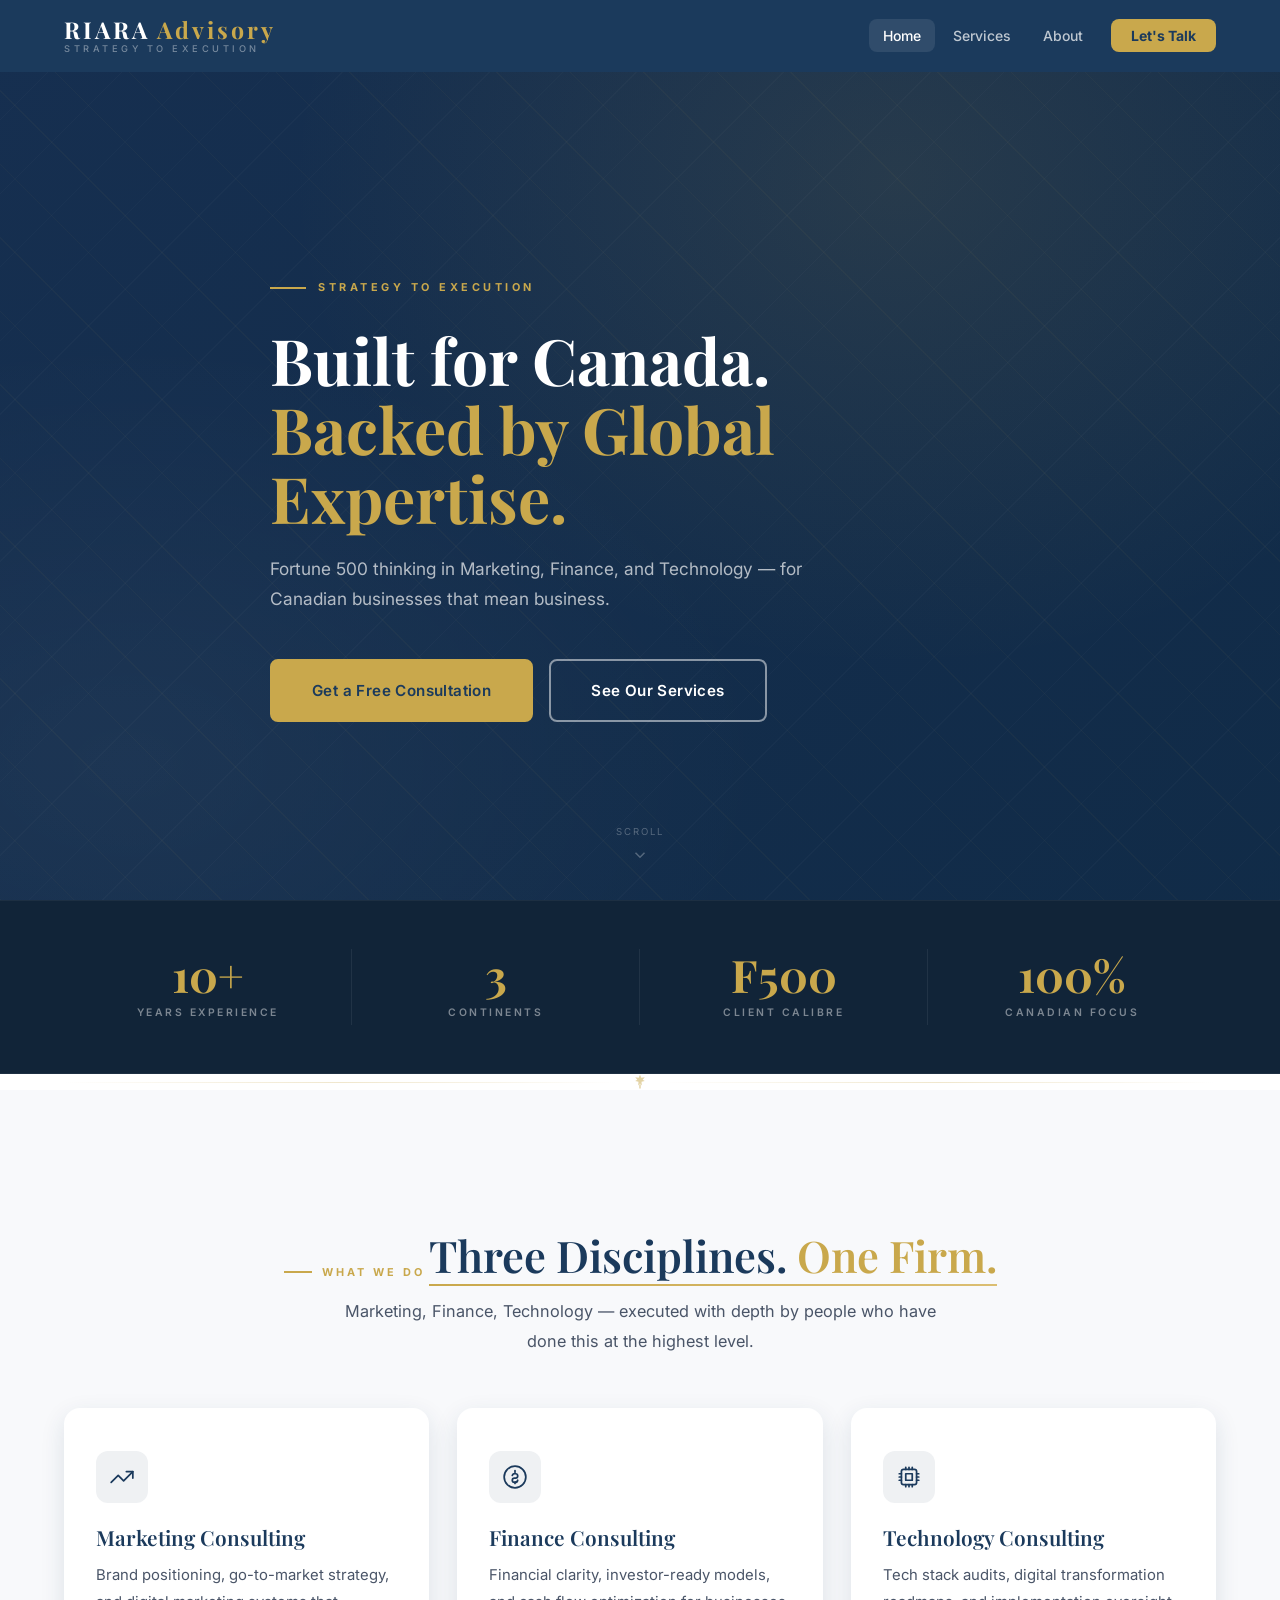
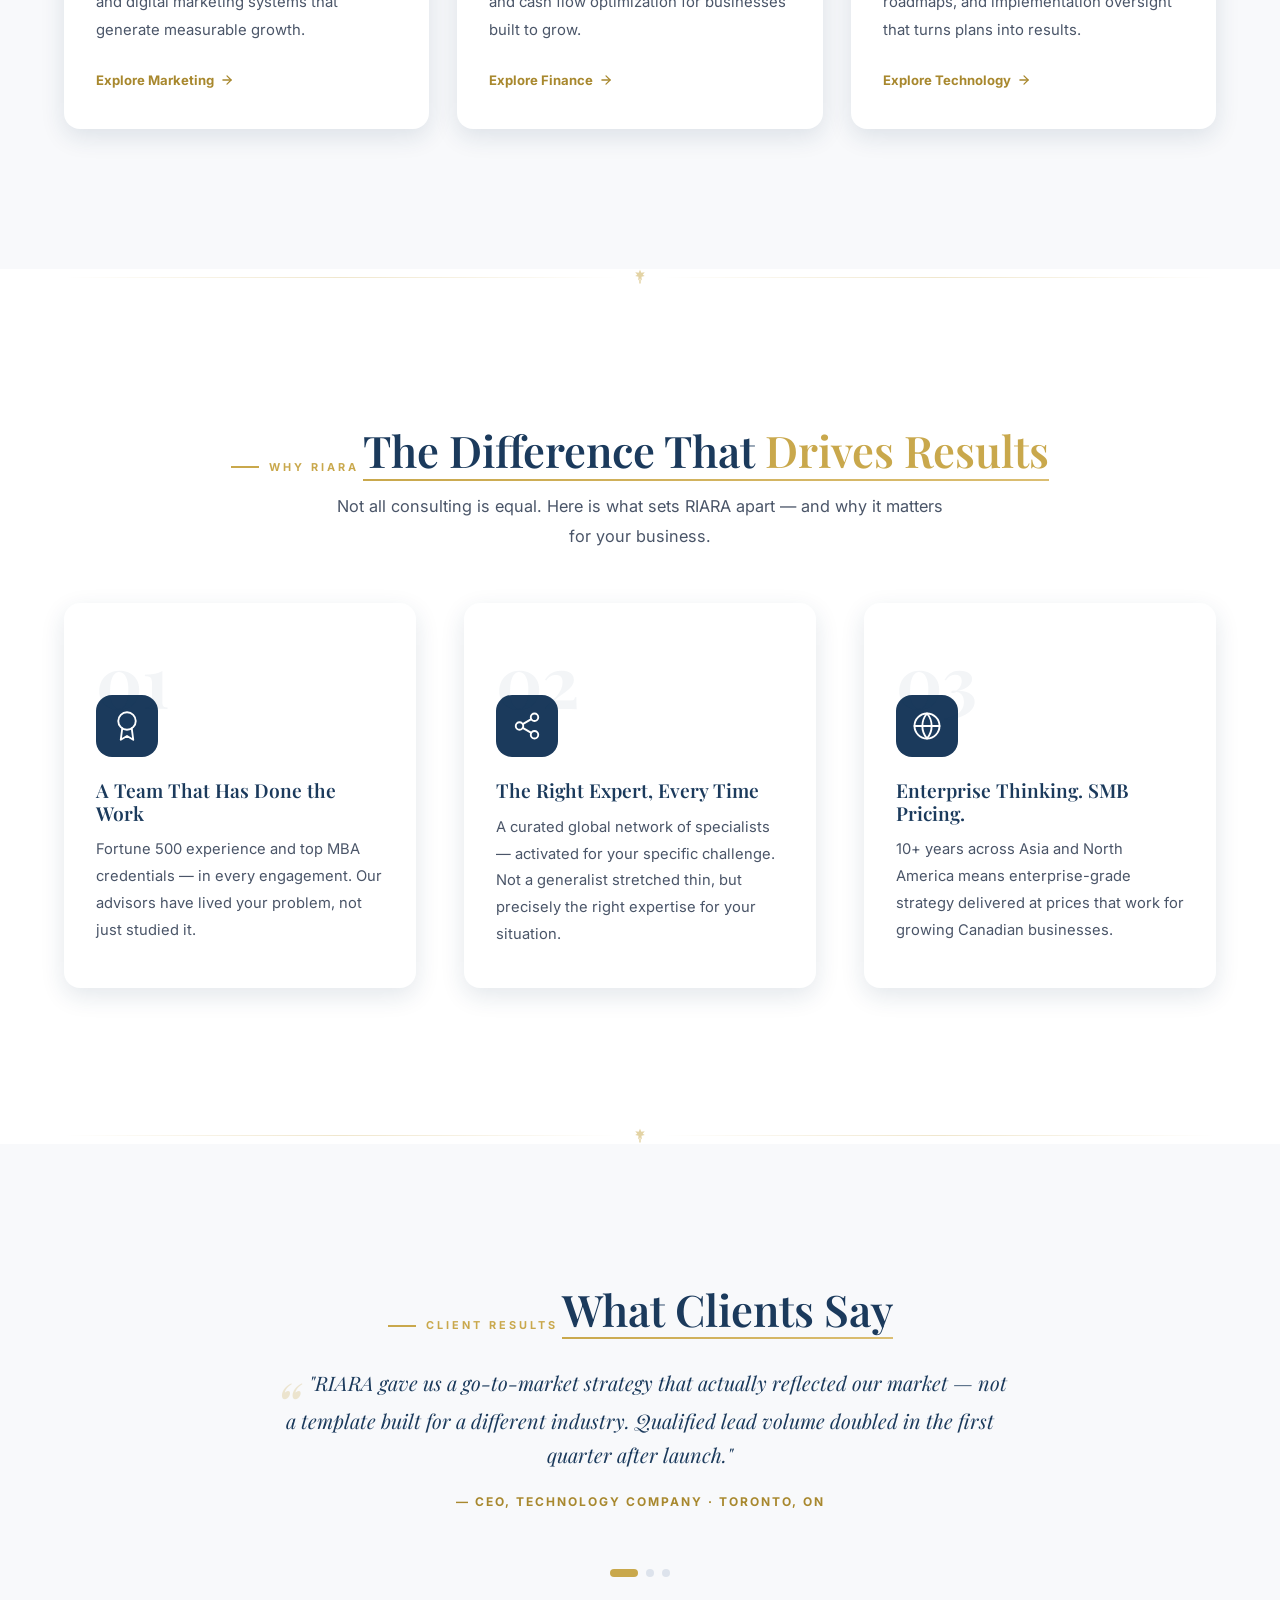
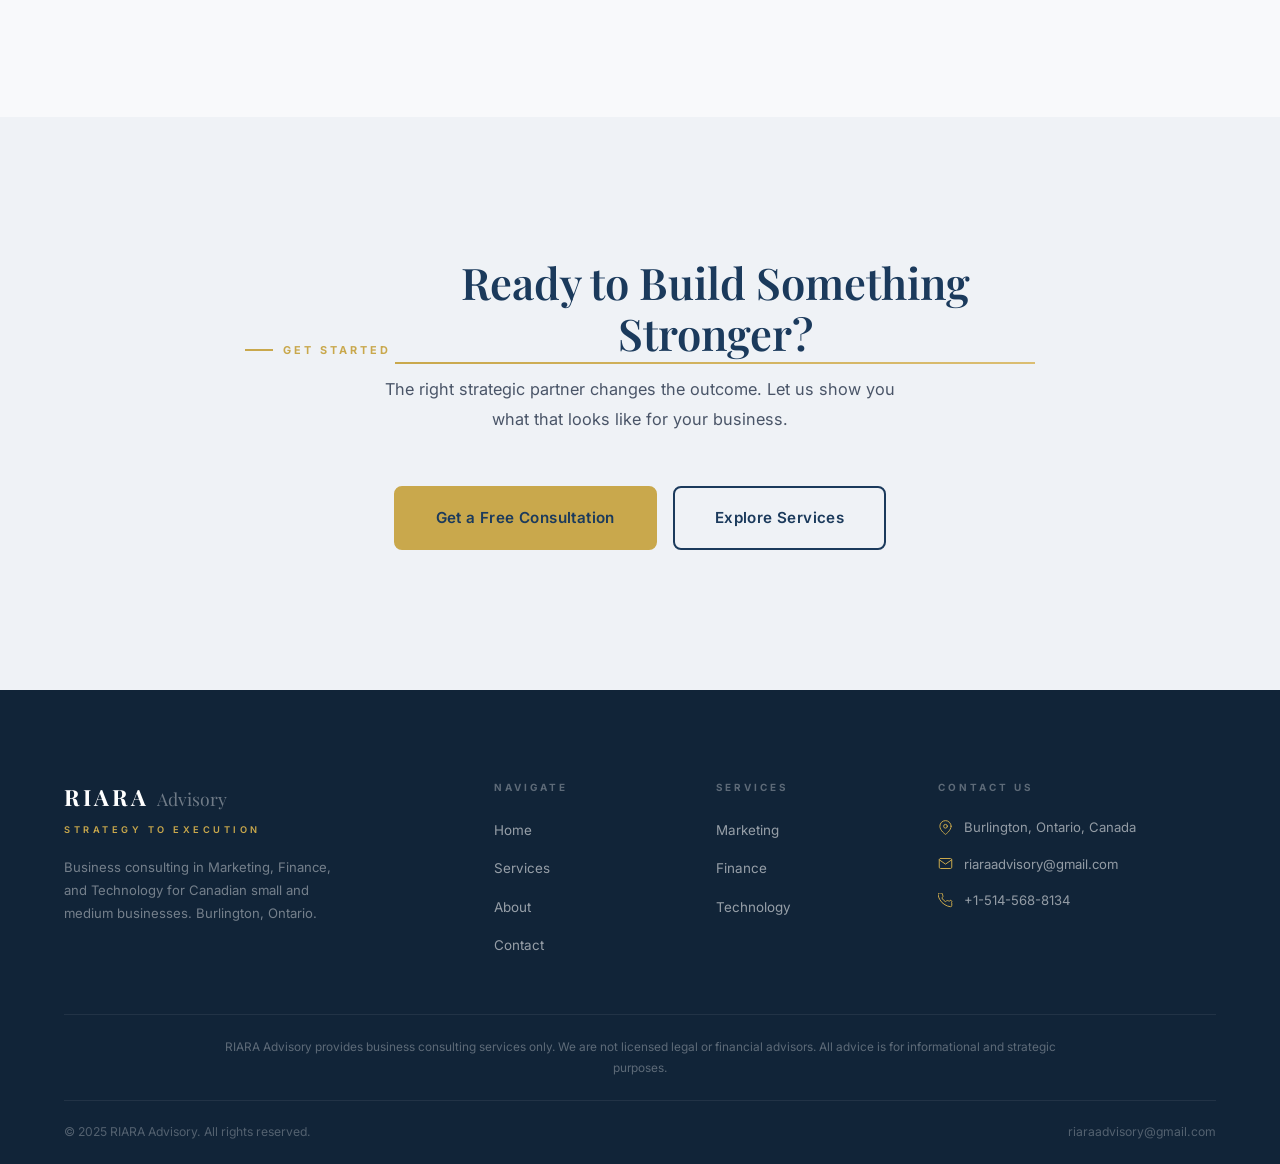
==== commit f5ebb43b: "Major SEO optimization and visual redesign - Full SEO meta tags, OG tags, geo tags, and canonical UR" ====
--- a/index.html
+++ b/index.html
@@ -3,8 +3,53 @@
 <head>
   <meta charset="UTF-8" />
   <meta name="viewport" content="width=device-width, initial-scale=1.0" />
-  <meta name="description" content="RIARA Advisory — Strategy to Execution. Business consulting in Marketing, Finance, and Technology for Canadian small and medium businesses. Burlington, Ontario." />
-  <title>RIARA Advisory | Strategy to Execution</title>
+
+  <!-- SEO -->
+  <title>RIARA Advisory | Business Consulting Canada | Marketing Finance Technology</title>
+  <meta name="description" content="RIARA Advisory delivers expert Marketing, Finance, and Technology consulting for Canadian SMBs. Fortune 500 pedigree. Global specialist network. Burlington, Ontario." />
+  <meta name="keywords" content="business consulting Canada, marketing consulting Ontario, finance consulting Canada, technology consulting Burlington, Canadian SMB consulting, small business advisor Canada, strategy consulting Ontario" />
+  <meta name="robots" content="index, follow" />
+
+  <!-- Geo -->
+  <meta name="geo.region" content="CA-ON" />
+  <meta name="geo.placename" content="Burlington, Ontario" />
+
+  <!-- Canonical -->
+  <link rel="canonical" href="https://riaraadvisory.com/index.html" />
+
+  <!-- Open Graph -->
+  <meta property="og:title" content="RIARA Advisory | Business Consulting Canada" />
+  <meta property="og:description" content="Fortune 500-calibre Marketing, Finance, and Technology consulting for Canadian small and medium businesses. Strategy to Execution." />
+  <meta property="og:url" content="https://riaraadvisory.com/" />
+  <meta property="og:type" content="website" />
+  <meta property="og:image" content="https://riaraadvisory.com/og-image.png" />
+
+  <!-- Structured Data -->
+  <script type="application/ld+json">
+  {
+    "@context": "https://schema.org",
+    "@type": "ProfessionalService",
+    "name": "RIARA Advisory",
+    "description": "Business consulting in Marketing, Finance, and Technology for Canadian small and medium businesses.",
+    "url": "https://riaraadvisory.com",
+    "telephone": "+1-514-568-8134",
+    "email": "riaraadvisory@gmail.com",
+    "address": {
+      "@type": "PostalAddress",
+      "addressLocality": "Burlington",
+      "addressRegion": "ON",
+      "addressCountry": "CA"
+    },
+    "areaServed": {
+      "@type": "Country",
+      "name": "Canada"
+    },
+    "serviceType": ["Marketing Consulting", "Finance Consulting", "Technology Consulting"],
+    "priceRange": "$$",
+    "knowsAbout": ["Marketing Strategy", "Financial Consulting", "Technology Consulting", "Business Strategy", "Canadian SMB"]
+  }
+  </script>
+
   <link rel="stylesheet" href="styles.css" />
   <link rel="icon" type="image/svg+xml" href="data:image/svg+xml,%3Csvg xmlns='http://www.w3.org/2000/svg' viewBox='0 0 32 32'%3E%3Crect width='32' height='32' rx='6' fill='%231B3A5C'/%3E%3Ctext x='16' y='22' text-anchor='middle' font-family='Georgia,serif' font-weight='700' font-size='14' fill='%23C9A84C'%3ER%3C/text%3E%3C/svg%3E" />
 </head>
@@ -36,28 +81,49 @@
        HERO
   ══════════════════════════════════════════════ -->
   <section class="hero" aria-label="Hero">
-    <div class="hero-bg"></div>
-    <div class="hero-grid-pattern"></div>
+    <div class="hero-geo-pattern" aria-hidden="true"></div>
+    <div class="hero-radial" aria-hidden="true"></div>
     <div class="container">
       <div class="hero-content">
         <div class="hero-eyebrow">Strategy to Execution</div>
-        <h1>World-Class Expertise,<br>Built for <em>Canadian Business.</em></h1>
-        <p class="hero-body">
-          RIARA Advisory brings Fortune 500-calibre thinking in Marketing, Finance, and Technology
-          to the small and medium businesses that drive Canada's economy — delivered with the depth
-          of a global specialist network, at investment levels built for growing companies.
-        </p>
+        <h1>Built for Canada.<br><em>Backed by Global Expertise.</em></h1>
+        <p class="hero-sub">Fortune 500 thinking in Marketing, Finance, and Technology — for Canadian businesses that mean business.</p>
         <div class="hero-actions">
-          <a href="contact.html" class="btn btn-primary btn-lg">Start the Conversation</a>
-          <a href="services.html" class="btn btn-secondary btn-lg">Explore Our Services</a>
+          <a href="contact.html" class="btn btn-primary btn-lg">Get a Free Consultation</a>
+          <a href="services.html" class="btn btn-secondary btn-lg">See Our Services</a>
         </div>
       </div>
     </div>
     <div class="hero-scroll" aria-hidden="true">
       <span>Scroll</span>
-      <svg viewBox="0 0 24 24" aria-hidden="true">
-        <polyline points="6 9 12 15 18 9"/>
-      </svg>
+      <svg viewBox="0 0 24 24"><polyline points="6 9 12 15 18 9"/></svg>
+    </div>
+  </section>
+
+
+  <!-- ══════════════════════════════════════════════
+       STATS BAR
+  ══════════════════════════════════════════════ -->
+  <section class="stats-bar" aria-label="Key statistics">
+    <div class="container">
+      <div class="stats-bar-grid">
+        <div class="stat-bar-item">
+          <span class="stat-bar-num">10+</span>
+          <span class="stat-bar-label">Years Experience</span>
+        </div>
+        <div class="stat-bar-item">
+          <span class="stat-bar-num">3</span>
+          <span class="stat-bar-label">Continents</span>
+        </div>
+        <div class="stat-bar-item">
+          <span class="stat-bar-num">F500</span>
+          <span class="stat-bar-label">Client Calibre</span>
+        </div>
+        <div class="stat-bar-item">
+          <span class="stat-bar-num">100%</span>
+          <span class="stat-bar-label">Canadian Focus</span>
+        </div>
+      </div>
     </div>
   </section>
 
@@ -65,78 +131,79 @@
   <!-- ══════════════════════════════════════════════
        SERVICES OVERVIEW
   ══════════════════════════════════════════════ -->
+  <div class="maple-divider" aria-hidden="true">
+    <svg class="maple-leaf-icon" viewBox="0 0 20 22" xmlns="http://www.w3.org/2000/svg">
+      <path d="M10 1l1.8 4 4.7-.6-2.8 3.5 2.8 1.8-4.5 1.1.6 5-2.6-2.6-2.6 2.6.6-5-4.5-1.1 2.8-1.8L3.5 4.4l4.7.6z"/>
+      <rect x="9" y="14" width="2" height="6" rx="0.5"/>
+    </svg>
+  </div>
+
   <section class="section section--alt" aria-labelledby="svc-heading">
     <div class="container">
       <div class="section-header--center reveal">
         <span class="section-label">What We Do</span>
-        <h2 class="section-title" id="svc-heading">Consulting Built Around <em>Your Business</em></h2>
-        <p class="section-intro centered">
-          Three disciplines. One integrated approach. Whether you need to grow your market presence,
-          strengthen your financial foundation, or modernize your operations — RIARA Advisory has
-          the expertise to move you forward.
-        </p>
-      </div>
-
+        <h2 class="section-title gold-underline" id="svc-heading">Three Disciplines. <em>One Firm.</em></h2>
+        <p class="section-intro centered">Marketing, Finance, Technology — executed with depth by people who have done this at the highest level.</p>
+      </div>
       <div class="services-grid">
-        <!-- Marketing -->
+
         <article class="svc-card reveal reveal-delay-1">
           <div class="svc-icon" aria-hidden="true">
-            <svg viewBox="0 0 24 24">
-              <polyline points="22 7 13.5 15.5 8.5 10.5 2 17"/>
-              <polyline points="16 7 22 7 22 13"/>
-            </svg>
+            <svg viewBox="0 0 24 24"><polyline points="22 7 13.5 15.5 8.5 10.5 2 17"/><polyline points="16 7 22 7 22 13"/></svg>
           </div>
           <h3>Marketing Consulting</h3>
-          <p>
-            From brand positioning to go-to-market execution, we help Canadian businesses cut through
-            the noise and build marketing engines that generate real, measurable growth.
-          </p>
+          <p>Brand positioning, go-to-market strategy, and digital marketing systems that generate measurable growth.</p>
           <a href="services.html#marketing" class="svc-link">
-            See what's included
+            Explore Marketing
             <svg viewBox="0 0 24 24"><line x1="5" y1="12" x2="19" y2="12"/><polyline points="12 5 19 12 12 19"/></svg>
           </a>
+          <div class="svc-reveal" aria-hidden="true">
+            <p class="svc-reveal-text">"After RIARA: a clear brand, a predictable pipeline, and a strategy your team can execute."</p>
+            <a href="contact.html" class="svc-reveal-cta">
+              Start a Conversation
+              <svg viewBox="0 0 24 24"><line x1="5" y1="12" x2="19" y2="12"/><polyline points="12 5 19 12 12 19"/></svg>
+            </a>
+          </div>
         </article>
 
-        <!-- Finance -->
         <article class="svc-card reveal reveal-delay-2">
           <div class="svc-icon" aria-hidden="true">
-            <svg viewBox="0 0 24 24">
-              <circle cx="12" cy="12" r="10"/>
-              <path d="M12 6v1.5m0 9V18m-2.5-7.5A2.5 2.5 0 0112 9h.5a2 2 0 010 4h-1a2 2 0 000 4H12a2.5 2.5 0 002.5-2"/>
-            </svg>
+            <svg viewBox="0 0 24 24"><circle cx="12" cy="12" r="10"/><path d="M12 6v1.5m0 9V18m-2.5-7.5A2.5 2.5 0 0112 9h.5a2 2 0 010 4h-1a2 2 0 000 4H12a2.5 2.5 0 002.5-2"/></svg>
           </div>
           <h3>Finance Consulting</h3>
-          <p>
-            Gain the financial clarity your business needs to make confident decisions — whether
-            you're optimizing cash flow, preparing for investment, or building a model that ties
-            strategy to results.
-          </p>
+          <p>Financial clarity, investor-ready models, and cash flow optimization for businesses built to grow.</p>
           <a href="services.html#finance" class="svc-link">
-            See what's included
+            Explore Finance
             <svg viewBox="0 0 24 24"><line x1="5" y1="12" x2="19" y2="12"/><polyline points="12 5 19 12 12 19"/></svg>
           </a>
+          <div class="svc-reveal" aria-hidden="true">
+            <p class="svc-reveal-text">"After RIARA: a financial model tied to strategy and the clarity to make confident decisions."</p>
+            <a href="contact.html" class="svc-reveal-cta">
+              Start a Conversation
+              <svg viewBox="0 0 24 24"><line x1="5" y1="12" x2="19" y2="12"/><polyline points="12 5 19 12 12 19"/></svg>
+            </a>
+          </div>
         </article>
 
-        <!-- Technology -->
         <article class="svc-card reveal reveal-delay-3">
           <div class="svc-icon" aria-hidden="true">
-            <svg viewBox="0 0 24 24">
-              <rect x="5" y="5" width="14" height="14" rx="2"/>
-              <rect x="9" y="9" width="6" height="6"/>
-              <path d="M9 5V3M12 5V3M15 5V3M9 21v-2M12 21v-2M15 21v-2M5 9H3M5 12H3M5 15H3M21 9h-2M21 12h-2M21 15h-2"/>
-            </svg>
+            <svg viewBox="0 0 24 24"><rect x="5" y="5" width="14" height="14" rx="2"/><rect x="9" y="9" width="6" height="6"/><path d="M9 5V3M12 5V3M15 5V3M9 21v-2M12 21v-2M15 21v-2M5 9H3M5 12H3M5 15H3M21 9h-2M21 12h-2M21 15h-2"/></svg>
           </div>
           <h3>Technology Consulting</h3>
-          <p>
-            From tech stack audits to digital transformation roadmaps, we help businesses adopt
-            the right tools, automate where it matters, and build systems designed to scale
-            without breaking.
-          </p>
+          <p>Tech stack audits, digital transformation roadmaps, and implementation oversight that turns plans into results.</p>
           <a href="services.html#technology" class="svc-link">
-            See what's included
+            Explore Technology
             <svg viewBox="0 0 24 24"><line x1="5" y1="12" x2="19" y2="12"/><polyline points="12 5 19 12 12 19"/></svg>
           </a>
+          <div class="svc-reveal" aria-hidden="true">
+            <p class="svc-reveal-text">"After RIARA: a technology foundation that scales and freedom from the tools holding you back."</p>
+            <a href="contact.html" class="svc-reveal-cta">
+              Start a Conversation
+              <svg viewBox="0 0 24 24"><line x1="5" y1="12" x2="19" y2="12"/><polyline points="12 5 19 12 12 19"/></svg>
+            </a>
+          </div>
         </article>
+
       </div>
     </div>
   </section>
@@ -145,128 +212,99 @@
   <!-- ══════════════════════════════════════════════
        WHY RIARA
   ══════════════════════════════════════════════ -->
+  <div class="maple-divider" aria-hidden="true">
+    <svg class="maple-leaf-icon" viewBox="0 0 20 22" xmlns="http://www.w3.org/2000/svg">
+      <path d="M10 1l1.8 4 4.7-.6-2.8 3.5 2.8 1.8-4.5 1.1.6 5-2.6-2.6-2.6 2.6.6-5-4.5-1.1 2.8-1.8L3.5 4.4l4.7.6z"/>
+      <rect x="9" y="14" width="2" height="6" rx="0.5"/>
+    </svg>
+  </div>
+
   <section class="section" aria-labelledby="why-heading">
     <div class="container">
-      <div class="reveal">
+      <div class="section-header--center reveal">
         <span class="section-label">Why RIARA</span>
-        <h2 class="section-title" id="why-heading">The Difference That <em>Drives Results</em></h2>
-        <p class="section-intro">
-          What separates a good consulting engagement from a transformative one? It starts with
-          who is in the room, what they have actually done, and how precisely they can match
-          expertise to your specific challenge.
-        </p>
-      </div>
-
+        <h2 class="section-title gold-underline" id="why-heading">The Difference That <em>Drives Results</em></h2>
+        <p class="section-intro centered">Not all consulting is equal. Here is what sets RIARA apart — and why it matters for your business.</p>
+      </div>
       <div class="why-grid">
-        <!-- Strength 1 -->
+
         <div class="why-item reveal reveal-delay-1">
           <div class="why-num" aria-hidden="true">01</div>
           <div class="why-icon-wrap" aria-hidden="true">
-            <svg viewBox="0 0 24 24">
-              <path d="M12 15a7 7 0 100-14 7 7 0 000 14z"/>
-              <path d="M8.21 13.89L7 23l5-3 5 3-1.21-9.12"/>
-            </svg>
+            <svg viewBox="0 0 24 24"><path d="M12 15a7 7 0 100-14 7 7 0 000 14z"/><path d="M8.21 13.89L7 23l5-3 5 3-1.21-9.12"/></svg>
           </div>
           <h3>A Team That Has Done the Work</h3>
-          <p>
-            Our advisors have not learned consulting from case studies — they have sat in the rooms
-            where decisions get made. With hands-on experience inside Fortune 500 companies and
-            credentials from the world's leading MBA programs, our team brings the kind of depth
-            that turns strategy into execution, not just theory into slides. Every engagement is
-            led by someone who has lived the problem you are facing.
-          </p>
-        </div>
-
-        <!-- Strength 2 -->
+          <p>Fortune 500 experience and top MBA credentials — in every engagement. Our advisors have lived your problem, not just studied it.</p>
+        </div>
+
         <div class="why-item reveal reveal-delay-2">
           <div class="why-num" aria-hidden="true">02</div>
           <div class="why-icon-wrap" aria-hidden="true">
-            <svg viewBox="0 0 24 24">
-              <circle cx="18" cy="5" r="3"/>
-              <circle cx="6" cy="12" r="3"/>
-              <circle cx="18" cy="19" r="3"/>
-              <line x1="8.59" y1="13.51" x2="15.42" y2="17.49"/>
-              <line x1="15.41" y1="6.51" x2="8.59" y2="10.49"/>
-            </svg>
+            <svg viewBox="0 0 24 24"><circle cx="18" cy="5" r="3"/><circle cx="6" cy="12" r="3"/><circle cx="18" cy="19" r="3"/><line x1="8.59" y1="13.51" x2="15.42" y2="17.49"/><line x1="15.41" y1="6.51" x2="8.59" y2="10.49"/></svg>
           </div>
           <h3>The Right Expert, Every Time</h3>
-          <p>
-            RIARA Advisory is backed by a curated global network of Marketing, Finance, and Technology
-            specialists — activated based on your specific challenge. When your engagement calls for
-            someone who has spent a decade in B2B digital marketing, we bring that person in. When
-            it demands a financial architect with capital markets experience, that relationship exists.
-            Clients get precisely the expertise their situation requires — not a generalist stretched
-            thin across disciplines they never mastered.
-          </p>
-        </div>
-
-        <!-- Strength 3 -->
+          <p>A curated global network of specialists — activated for your specific challenge. Not a generalist stretched thin, but precisely the right expertise for your situation.</p>
+        </div>
+
         <div class="why-item reveal reveal-delay-3">
           <div class="why-num" aria-hidden="true">03</div>
           <div class="why-icon-wrap" aria-hidden="true">
-            <svg viewBox="0 0 24 24">
-              <circle cx="12" cy="12" r="10"/>
-              <line x1="2" y1="12" x2="22" y2="12"/>
-              <path d="M12 2a15.3 15.3 0 010 20M12 2a15.3 15.3 0 000 20"/>
-            </svg>
+            <svg viewBox="0 0 24 24"><circle cx="12" cy="12" r="10"/><line x1="2" y1="12" x2="22" y2="12"/><path d="M12 2a15.3 15.3 0 010 20M12 2a15.3 15.3 0 000 20"/></svg>
           </div>
           <h3>Enterprise Thinking. SMB Pricing.</h3>
-          <p>
-            With over a decade of professional experience spanning Asia and North America, RIARA
-            bridges two of the world's most dynamic business ecosystems. That cross-continental
-            reach — combined with a network built through years of real engagement in global markets
-            — means we can deliver enterprise-grade strategy and execution at investment levels
-            that make sense for growing Canadian businesses. This is the answer to a question
-            every ambitious SMB owner has asked: how do I get world-class help without a
-            Fortune 500 budget?
-          </p>
-        </div>
-      </div>
-    </div>
-  </section>
-
-
-  <!-- ══════════════════════════════════════════════
-       CREDIBILITY
-  ══════════════════════════════════════════════ -->
-  <section class="section section--navy" aria-labelledby="cred-heading">
-    <div class="container">
-      <div class="cred-grid">
-        <div class="cred-text reveal">
-          <span class="section-label">Our Foundation</span>
-          <h2 class="section-title" id="cred-heading">Built on Real Experience,<br>Across Real Markets</h2>
-          <p>
-            The people behind RIARA Advisory did not build their careers in consulting. They built
-            them inside the industries, companies, and markets that consulting firms advise on.
-            That firsthand experience — working at scale, under pressure, with real consequences —
-            is what makes the difference when they sit across the table from your business.
-          </p>
-          <p>
-            Across Asia and North America, our team has managed P&amp;Ls, led transformation
-            initiatives, structured capital raises, and built marketing and technology systems
-            from the ground up. When they bring a recommendation to your business, it comes
-            from a place of having done it — not having theorized about it.
-          </p>
-          <a href="about.html" class="btn btn-secondary" style="margin-top:12px;">Meet the Firm</a>
-        </div>
-
-        <div class="stats-grid reveal reveal-delay-2">
-          <div class="stat-card">
-            <div class="stat-val" data-target="10" data-suffix="+">10+</div>
-            <div class="stat-label">Years of Professional Experience</div>
-          </div>
-          <div class="stat-card">
-            <div class="stat-val">F500</div>
-            <div class="stat-label">Calibre of Our Advisory Team</div>
-          </div>
-          <div class="stat-card">
-            <div class="stat-val" data-target="3">3</div>
-            <div class="stat-label">Core Consulting Disciplines</div>
-          </div>
-          <div class="stat-card">
-            <div class="stat-val" data-target="2">2</div>
-            <div class="stat-label">Continents of Professional Reach</div>
-          </div>
+          <p>10+ years across Asia and North America means enterprise-grade strategy delivered at prices that work for growing Canadian businesses.</p>
+        </div>
+
+      </div>
+    </div>
+  </section>
+
+
+  <!-- ══════════════════════════════════════════════
+       TESTIMONIALS
+  ══════════════════════════════════════════════ -->
+  <div class="maple-divider" aria-hidden="true">
+    <svg class="maple-leaf-icon" viewBox="0 0 20 22" xmlns="http://www.w3.org/2000/svg">
+      <path d="M10 1l1.8 4 4.7-.6-2.8 3.5 2.8 1.8-4.5 1.1.6 5-2.6-2.6-2.6 2.6.6-5-4.5-1.1 2.8-1.8L3.5 4.4l4.7.6z"/>
+      <rect x="9" y="14" width="2" height="6" rx="0.5"/>
+    </svg>
+  </div>
+
+  <section class="section testimonials" aria-labelledby="testimonials-heading">
+    <div class="container">
+      <div class="section-header--center reveal">
+        <span class="section-label">Client Results</span>
+        <h2 class="section-title gold-underline" id="testimonials-heading">What Clients Say</h2>
+      </div>
+      <div class="testimonial-wrap reveal reveal-delay-1">
+        <div class="testimonial-track" aria-live="polite">
+
+          <div class="testimonial-card active" role="group" aria-label="Testimonial 1 of 3">
+            <blockquote>
+              "RIARA gave us a go-to-market strategy that actually reflected our market — not a template built for a different industry. Qualified lead volume doubled in the first quarter after launch."
+            </blockquote>
+            <cite>— CEO, Technology Company &middot; Toronto, ON</cite>
+          </div>
+
+          <div class="testimonial-card" role="group" aria-label="Testimonial 2 of 3">
+            <blockquote>
+              "We raised our first institutional round three months after working with RIARA on our financial model and investor narrative. The quality of their thinking spoke for itself in the room."
+            </blockquote>
+            <cite>— Founder, Growth-Stage Company &middot; Vancouver, BC</cite>
+          </div>
+
+          <div class="testimonial-card" role="group" aria-label="Testimonial 3 of 3">
+            <blockquote>
+              "The technology audit alone saved us from a costly implementation mistake. RIARA told us what we needed to hear, not what we wanted to hear — and that honesty is exactly why we trust them."
+            </blockquote>
+            <cite>— COO, Manufacturing Company &middot; Hamilton, ON</cite>
+          </div>
+
+        </div>
+        <div class="testimonial-dots" role="tablist" aria-label="Testimonial navigation">
+          <button class="dot active" aria-label="Show testimonial 1"></button>
+          <button class="dot" aria-label="Show testimonial 2"></button>
+          <button class="dot" aria-label="Show testimonial 3"></button>
         </div>
       </div>
     </div>
@@ -279,16 +317,12 @@
   <section class="cta-band" aria-labelledby="cta-heading">
     <div class="container">
       <div class="reveal">
-        <span class="section-label" style="justify-content:center; display:inline-flex;">Get Started</span>
-        <h2 class="section-title" id="cta-heading">Ready to Build Something Stronger?</h2>
-        <p class="section-intro centered">
-          The best time to think strategically about your business is before you need to.
-          Whether you are planning a pivot, preparing for growth, or just know something
-          needs to change — RIARA Advisory is ready to help you figure out what, and how.
-        </p>
+        <span class="section-label" style="display:inline-flex;justify-content:center;">Get Started</span>
+        <h2 class="section-title gold-underline" id="cta-heading">Ready to Build Something Stronger?</h2>
+        <p class="section-intro centered">The right strategic partner changes the outcome. Let us show you what that looks like for your business.</p>
         <div class="cta-actions">
-          <a href="contact.html" class="btn btn-primary btn-lg">Schedule a Conversation</a>
-          <a href="services.html" class="btn btn-outline btn-lg">See Our Services</a>
+          <a href="contact.html" class="btn btn-primary btn-lg">Get a Free Consultation</a>
+          <a href="services.html" class="btn btn-outline btn-lg">Explore Services</a>
         </div>
       </div>
     </div>
@@ -302,19 +336,14 @@
     <div class="footer-main">
       <div class="container">
         <div class="footer-grid">
-
           <div>
             <div class="footer-brand-logo">
               <span class="footer-brand-name">RIARA<span> </span></span>
               <span class="footer-brand-suffix">Advisory</span>
             </div>
             <div class="footer-brand-tagline">Strategy to Execution</div>
-            <p class="footer-brand-desc">
-              Business consulting in Marketing, Finance, and Technology for Canadian
-              small and medium businesses. Burlington, Ontario.
-            </p>
-          </div>
-
+            <p class="footer-brand-desc">Business consulting in Marketing, Finance, and Technology for Canadian small and medium businesses. Burlington, Ontario.</p>
+          </div>
           <div>
             <p class="footer-col-head">Navigate</p>
             <ul class="footer-nav-links" role="list">
@@ -324,7 +353,6 @@
               <li><a href="contact.html">Contact</a></li>
             </ul>
           </div>
-
           <div>
             <p class="footer-col-head">Services</p>
             <ul class="footer-nav-links" role="list">
@@ -333,7 +361,6 @@
               <li><a href="services.html#technology">Technology</a></li>
             </ul>
           </div>
-
           <div>
             <p class="footer-col-head">Contact Us</p>
             <div class="footer-contact-item">
@@ -349,25 +376,25 @@
               <a href="tel:+15145688134">+1-514-568-8134</a>
             </div>
           </div>
-
-        </div>
-      </div>
-    </div>
-
+        </div>
+      </div>
+    </div>
     <div class="container">
       <hr class="footer-hr" />
       <div class="footer-disclaimer">
-        <p>
-          RIARA Advisory provides business consulting services only. We are not licensed legal or
-          financial advisors. All advice is for informational and strategic purposes.
-        </p>
+        <p>RIARA Advisory provides business consulting services only. We are not licensed legal or financial advisors. All advice is for informational and strategic purposes.</p>
       </div>
       <div class="footer-bottom">
         <p>&copy; 2025 RIARA Advisory. All rights reserved.</p>
-        <a href="contact.html">riaraadvisory@gmail.com</a>
+        <a href="mailto:riaraadvisory@gmail.com">riaraadvisory@gmail.com</a>
       </div>
     </div>
   </footer>
+
+  <!-- Mobile Sticky CTA -->
+  <div class="mobile-sticky-cta" aria-label="Mobile call to action">
+    <a href="contact.html">Get a Free Consultation</a>
+  </div>
 
   <script src="script.js"></script>
 </body>
--- a/styles.css
+++ b/styles.css
@@ -1,5 +1,5 @@
 /* ============================================================
-   RIARA ADVISORY — styles.css
+   RIARA ADVISORY — styles.css  (v2 — optimized)
    Palette: Navy #1B3A5C  |  Gold #C9A84C  |  White #FFFFFF
    ============================================================ */
 
@@ -28,27 +28,26 @@
   --pad-x:     24px;
   --nav-h:     72px;
 
-  --sp-xs:  8px;
-  --sp-sm:  16px;
-  --sp-md:  32px;
-  --sp-lg:  64px;
-  --sp-xl:  100px;
+  --sp-xs:   8px;
+  --sp-sm:   16px;
+  --sp-md:   32px;
+  --sp-lg:   64px;
+  --sp-xl:   140px;   /* doubled for premium whitespace */
 
   --radius:    8px;
   --radius-lg: 16px;
 
   --shadow-sm: 0 2px 8px  rgba(27,58,92,.07);
-  --shadow-md: 0 8px 24px rgba(27,58,92,.11);
-  --shadow-lg: 0 20px 56px rgba(27,58,92,.15);
+  --shadow-md: 0 8px 24px rgba(27,58,92,.12);
+  --shadow-lg: 0 24px 64px rgba(27,58,92,.16);
+  --shadow-xl: 0 32px 80px rgba(27,58,92,.22);
 
   --ease: .3s ease;
 }
 
 /* ── Reset ──────────────────────────────────────────────── */
 *,*::before,*::after { box-sizing:border-box; margin:0; padding:0; }
-
 html { scroll-behavior:smooth; font-size:16px; }
-
 body {
   font-family: var(--ff-body);
   color: var(--text-dark);
@@ -56,7 +55,6 @@
   line-height: 1.7;
   -webkit-font-smoothing: antialiased;
 }
-
 img { max-width:100%; height:auto; display:block; }
 a   { color:inherit; text-decoration:none; }
 ul  { list-style:none; }
@@ -69,13 +67,11 @@
   font-weight: 600;
   color: var(--navy);
 }
-h1 { font-size: clamp(2.1rem, 4.5vw, 3.4rem); }
-h2 { font-size: clamp(1.75rem, 3.2vw, 2.6rem); }
-h3 { font-size: clamp(1.2rem,  2.2vw, 1.65rem); }
+h1 { font-size: clamp(2.2rem, 4.8vw, 3.6rem); }
+h2 { font-size: clamp(1.8rem, 3.4vw, 2.8rem); }
+h3 { font-size: clamp(1.2rem, 2.2vw, 1.65rem); }
 h4 { font-size: 1.05rem; font-family: var(--ff-body); font-weight: 700; }
-
 p  { color: var(--text-mid); line-height: 1.85; }
-
 em { font-style:normal; color: var(--gold); }
 
 /* ── Layout helpers ─────────────────────────────────────── */
@@ -84,10 +80,10 @@
   margin: 0 auto;
   padding: 0 var(--pad-x);
 }
-
 .section { padding: var(--sp-xl) 0; }
-.section--alt { background: var(--off-white); }
-.section--navy {
+.section--alt   { background: var(--off-white); }
+.section--light { background: var(--light-gray); }
+.section--navy  {
   background: var(--navy);
   position: relative;
   overflow: hidden;
@@ -97,8 +93,8 @@
   position: absolute;
   inset: 0;
   background-image:
-    linear-gradient(rgba(255,255,255,.025) 1px, transparent 1px),
-    linear-gradient(90deg, rgba(255,255,255,.025) 1px, transparent 1px);
+    linear-gradient(rgba(255,255,255,.022) 1px, transparent 1px),
+    linear-gradient(90deg, rgba(255,255,255,.022) 1px, transparent 1px);
   background-size: 72px 72px;
   pointer-events: none;
 }
@@ -108,7 +104,7 @@
   display: inline-flex;
   align-items: center;
   gap: 10px;
-  font-size: .7rem;
+  font-size: .68rem;
   font-weight: 700;
   letter-spacing: 3px;
   text-transform: uppercase;
@@ -123,21 +119,19 @@
   background: var(--gold);
   flex-shrink: 0;
 }
-
-.section-title { margin-bottom: 16px; }
-
+.section-title { margin-bottom: 14px; }
 .section-intro {
-  font-size: 1.05rem;
+  font-size: 1.02rem;
   color: var(--text-mid);
-  max-width: 640px;
+  max-width: 620px;
   line-height: 1.85;
-  margin-bottom: 56px;
+  margin-bottom: 52px;
 }
 .section-intro.centered { margin-inline: auto; text-align: center; }
-
 .section-header--center { text-align: center; }
 .section-header--center .section-label { justify-content: center; }
 .section-header--center .section-intro { margin-inline: auto; }
+.text-center { text-align: center; }
 
 /* ── Buttons ────────────────────────────────────────────── */
 .btn {
@@ -164,12 +158,12 @@
   background: var(--gold-dark);
   border-color: var(--gold-dark);
   transform: translateY(-2px);
-  box-shadow: 0 8px 28px rgba(201,168,76,.38);
+  box-shadow: 0 8px 28px rgba(201,168,76,.42);
 }
 .btn-secondary {
   background: transparent;
   color: var(--white);
-  border-color: rgba(255,255,255,.55);
+  border-color: rgba(255,255,255,.5);
 }
 .btn-secondary:hover {
   background: var(--white);
@@ -188,6 +182,24 @@
   transform: translateY(-2px);
 }
 .btn-lg { padding: 17px 40px; font-size: .95rem; }
+
+/* ── Gold underline animation ───────────────────────────── */
+.gold-underline {
+  position: relative;
+  display: inline-block;
+}
+.gold-underline::after {
+  content: '';
+  position: absolute;
+  bottom: -4px;
+  left: 0;
+  width: 0;
+  height: 2px;
+  background: linear-gradient(90deg, var(--gold), var(--gold-light));
+  transition: width .5s cubic-bezier(.4,0,.2,1);
+}
+.gold-underline:hover::after { width: 100%; }
+.gold-underline.visible::after { width: 100%; transition-delay: .25s; }
 
 
 /* ============================================================
@@ -201,9 +213,8 @@
   background: var(--navy);
   transition: box-shadow var(--ease);
 }
-.navbar.scrolled {
-  box-shadow: 0 4px 28px rgba(0,0,0,.18);
-}
+.navbar.scrolled { box-shadow: 0 4px 28px rgba(0,0,0,.2); }
+
 .nav-inner {
   max-width: var(--max-w);
   margin: 0 auto;
@@ -213,8 +224,6 @@
   align-items: center;
   justify-content: space-between;
 }
-
-/* Logo */
 .nav-logo { display:flex; flex-direction:column; line-height:1; gap:3px; }
 .nav-logo-name {
   font-family: var(--ff-display);
@@ -225,14 +234,12 @@
 }
 .nav-logo-name span { color: var(--gold); }
 .nav-logo-tag {
-  font-size: .6rem;
+  font-size: .58rem;
   font-weight: 500;
   letter-spacing: 3.5px;
   text-transform: uppercase;
-  color: rgba(255,255,255,.45);
-}
-
-/* Links */
+  color: rgba(255,255,255,.4);
+}
 .nav-links {
   display: flex;
   align-items: center;
@@ -241,11 +248,10 @@
 .nav-links a {
   font-size: .875rem;
   font-weight: 500;
-  color: rgba(255,255,255,.75);
+  color: rgba(255,255,255,.72);
   padding: 8px 14px;
   border-radius: var(--radius);
   transition: all var(--ease);
-  letter-spacing: .2px;
 }
 .nav-links a:hover,
 .nav-links a.active {
@@ -264,8 +270,6 @@
   color: var(--navy);
   box-shadow: 0 4px 16px rgba(201,168,76,.4);
 }
-
-/* Hamburger */
 .nav-toggle {
   display: none;
   flex-direction: column;
@@ -273,8 +277,6 @@
   width: 26px;
   height: 18px;
   padding: 0;
-  background: none;
-  border: none;
 }
 .nav-toggle span {
   display: block;
@@ -292,7 +294,7 @@
    PAGE HEADER (interior pages)
    ============================================================ */
 .page-header {
-  padding: calc(var(--nav-h) + 72px) 0 80px;
+  padding: calc(var(--nav-h) + 80px) 0 88px;
   background: var(--navy);
   position: relative;
   overflow: hidden;
@@ -308,53 +310,71 @@
 }
 .page-header .container { position:relative; z-index:1; }
 .page-header .section-label { color: var(--gold); }
-.page-header h1 { color: var(--white); max-width: 700px; margin-bottom: 18px; }
-.page-header p  {
-  color: rgba(255,255,255,.68);
-  max-width: 580px;
-  font-size: 1.08rem;
-  line-height: 1.8;
-}
-
-
-/* ============================================================
-   HERO
+.page-header h1 { color: var(--white); max-width: 700px; margin-bottom: 16px; }
+.page-header p  { color: rgba(255,255,255,.66); max-width: 560px; font-size: 1.05rem; line-height: 1.8; }
+
+
+/* ============================================================
+   HERO — animated gradient + geometric overlay
    ============================================================ */
 .hero {
   min-height: 100vh;
   display: flex;
   align-items: center;
-  background: var(--navy);
   position: relative;
   overflow: hidden;
   padding-top: var(--nav-h);
-}
-.hero-bg {
+  background: linear-gradient(-45deg, #0d1e2e, #1B3A5C, #0f2a45, #162f50);
+  background-size: 400% 400%;
+  animation: heroGradient 18s ease infinite;
+}
+@keyframes heroGradient {
+  0%   { background-position: 0%   50%; }
+  50%  { background-position: 100% 50%; }
+  100% { background-position: 0%   50%; }
+}
+
+.hero-geo-pattern {
+  position: absolute;
+  inset: 0;
+  background-image:
+    repeating-linear-gradient(
+      45deg,
+      rgba(201,168,76,.038) 0px, rgba(201,168,76,.038) 1px,
+      transparent 1px, transparent 52px
+    ),
+    repeating-linear-gradient(
+      -45deg,
+      rgba(255,255,255,.018) 0px, rgba(255,255,255,.018) 1px,
+      transparent 1px, transparent 52px
+    );
+  animation: geoFloat 22s linear infinite;
+}
+@keyframes geoFloat {
+  0%   { background-position: 0 0, 0 0; }
+  100% { background-position: 52px 52px, -52px 52px; }
+}
+
+.hero-radial {
   position: absolute;
   inset: 0;
   background:
-    radial-gradient(ellipse at 68% 18%, rgba(201,168,76,.1)  0%, transparent 48%),
-    radial-gradient(ellipse at 15% 85%, rgba(255,255,255,.04) 0%, transparent 40%);
-}
-.hero-grid-pattern {
-  position: absolute;
-  inset: 0;
-  background-image:
-    linear-gradient(rgba(255,255,255,.028) 1px, transparent 1px),
-    linear-gradient(90deg, rgba(255,255,255,.028) 1px, transparent 1px);
-  background-size: 60px 60px;
-}
+    radial-gradient(ellipse at 70% 20%, rgba(201,168,76,.11) 0%, transparent 48%),
+    radial-gradient(ellipse at 10% 85%, rgba(255,255,255,.04) 0%, transparent 40%);
+  pointer-events: none;
+}
+
 .hero-content {
   position: relative;
   z-index: 1;
-  max-width: 720px;
-  padding: 80px 0;
+  max-width: 740px;
+  padding: 80px 0 60px;
 }
 .hero-eyebrow {
   display: inline-flex;
   align-items: center;
   gap: 12px;
-  font-size: .7rem;
+  font-size: .68rem;
   font-weight: 700;
   letter-spacing: 3.5px;
   text-transform: uppercase;
@@ -364,31 +384,25 @@
 .hero-eyebrow::before {
   content: '';
   display: block;
-  width: 36px;
-  height: 2px;
+  width: 36px; height: 2px;
   background: var(--gold);
 }
 .hero h1 {
   color: var(--white);
-  font-size: clamp(2.4rem, 5vw, 3.8rem);
-  font-weight: 700;
-  line-height: 1.1;
-  margin-bottom: 28px;
-}
-.hero-body {
-  font-size: 1.12rem;
-  color: rgba(255,255,255,.7);
-  line-height: 1.85;
-  max-width: 600px;
+  font-size: clamp(2.6rem, 5.5vw, 4rem);
+  font-weight: 700;
+  line-height: 1.08;
+  margin-bottom: 22px;
+}
+.hero-sub {
+  font-size: 1.08rem;
+  color: rgba(255,255,255,.68);
+  line-height: 1.75;
+  max-width: 560px;
   margin-bottom: 44px;
 }
-.hero-actions {
-  display: flex;
-  gap: 16px;
-  flex-wrap: wrap;
-}
-
-/* Scroll indicator */
+.hero-actions { display:flex; gap:16px; flex-wrap:wrap; }
+
 .hero-scroll {
   position: absolute;
   bottom: 36px;
@@ -398,105 +412,294 @@
   flex-direction: column;
   align-items: center;
   gap: 6px;
-  color: rgba(255,255,255,.3);
-  font-size: .65rem;
+  color: rgba(255,255,255,.28);
+  font-size: .6rem;
   letter-spacing: 2px;
   text-transform: uppercase;
-  animation: scrollBounce 2.2s ease-in-out infinite;
+  animation: scrollBounce 2.4s ease-in-out infinite;
 }
 .hero-scroll svg {
-  width: 18px;
-  height: 18px;
-  stroke: rgba(255,255,255,.3);
-  fill: none;
-  stroke-width: 2;
+  width: 18px; height: 18px;
+  stroke: rgba(255,255,255,.28); fill:none; stroke-width:2;
 }
 @keyframes scrollBounce {
   0%,100% { transform: translateX(-50%) translateY(0); }
-  55%      { transform: translateX(-50%) translateY(7px); }
-}
-
-
-/* ============================================================
-   SERVICES OVERVIEW (Homepage)
+  55%      { transform: translateX(-50%) translateY(8px); }
+}
+
+
+/* ============================================================
+   STATS BAR
+   ============================================================ */
+.stats-bar {
+  background: var(--navy-dark);
+  padding: 48px 0;
+  border-top: 1px solid rgba(255,255,255,.05);
+  border-bottom: 1px solid rgba(255,255,255,.05);
+}
+.stats-bar-grid {
+  display: grid;
+  grid-template-columns: repeat(4,1fr);
+  gap: 0;
+  text-align: center;
+}
+.stat-bar-item {
+  padding: 4px 24px;
+  border-right: 1px solid rgba(255,255,255,.07);
+}
+.stat-bar-item:last-child { border-right: none; }
+.stat-bar-num {
+  display: block;
+  font-family: var(--ff-display);
+  font-size: clamp(2rem, 3.5vw, 2.8rem);
+  font-weight: 700;
+  color: var(--gold);
+  line-height: 1;
+  margin-bottom: 6px;
+}
+.stat-bar-label {
+  display: block;
+  font-size: .65rem;
+  font-weight: 600;
+  letter-spacing: 2.5px;
+  text-transform: uppercase;
+  color: rgba(255,255,255,.45);
+}
+
+
+/* ============================================================
+   MAPLE DIVIDER
+   ============================================================ */
+.maple-divider {
+  display: flex;
+  align-items: center;
+  gap: 14px;
+  padding: 0;
+  margin: 0 auto;
+  max-width: var(--max-w);
+  padding-inline: var(--pad-x);
+}
+.maple-divider::before,
+.maple-divider::after {
+  content: '';
+  flex: 1;
+  height: 1px;
+  background: linear-gradient(90deg, transparent, rgba(201,168,76,.28), transparent);
+}
+.maple-leaf-icon {
+  width: 16px; height: 16px;
+  fill: var(--gold);
+  opacity: .5;
+  flex-shrink: 0;
+}
+
+
+/* ============================================================
+   SERVICES OVERVIEW CARDS (homepage + services page)
    ============================================================ */
 .services-grid {
   display: grid;
   grid-template-columns: repeat(3,1fr);
   gap: 28px;
 }
+
 .svc-card {
   background: var(--white);
   border-radius: var(--radius-lg);
   padding: 40px 32px 36px;
-  box-shadow: var(--shadow-sm);
+  box-shadow: var(--shadow-md);
+  border-top: 3px solid transparent;
+  transition: all .38s ease;
+  position: relative;
+  overflow: hidden;   /* needed for reveal overlay */
+}
+.svc-card:hover {
+  transform: translateY(-10px);
+  box-shadow: var(--shadow-xl);
+  border-top-color: var(--gold);
+}
+
+.svc-icon {
+  width: 52px; height: 52px;
+  background: rgba(27,58,92,.07);
+  border-radius: 12px;
+  display: flex;
+  align-items: center;
+  justify-content: center;
+  margin-bottom: 22px;
+  transition: background var(--ease);
+}
+.svc-card:hover .svc-icon { background: rgba(201,168,76,.14); }
+.svc-icon svg {
+  width: 26px; height: 26px;
+  stroke: var(--navy); fill:none; stroke-width:1.6;
+  stroke-linecap:round; stroke-linejoin:round;
+  transition: stroke var(--ease);
+}
+.svc-card:hover .svc-icon svg { stroke: var(--gold-dark); }
+.svc-card h3 { font-size: 1.3rem; margin-bottom: 12px; }
+.svc-card p  { font-size: .93rem; margin-bottom: 22px; }
+.svc-link {
+  display: inline-flex;
+  align-items: center;
+  gap: 6px;
+  font-size: .82rem;
+  font-weight: 700;
+  color: var(--gold-dark);
+  transition: gap var(--ease);
+}
+.svc-link:hover { gap: 10px; }
+.svc-link svg {
+  width: 14px; height: 14px;
+  stroke: var(--gold-dark); fill:none; stroke-width:2.2;
+  stroke-linecap:round; stroke-linejoin:round;
+}
+
+/* ── Service Card Hover Reveal ──────────────────────────── */
+.svc-reveal {
+  position: absolute;
+  inset: 0;
+  background: var(--navy);
+  display: flex;
+  flex-direction: column;
+  align-items: center;
+  justify-content: center;
+  padding: 32px;
+  opacity: 0;
+  transform: translateY(6px);
+  transition: opacity .35s ease, transform .35s ease;
+  pointer-events: none;
+}
+.svc-card:hover .svc-reveal {
+  opacity: 1;
+  transform: translateY(0);
+  pointer-events: auto;
+}
+.svc-reveal-text {
+  font-family: var(--ff-display);
+  font-size: 1.08rem;
+  font-style: italic;
+  color: var(--white);
+  text-align: center;
+  line-height: 1.55;
+  margin-bottom: 20px;
+}
+.svc-reveal-cta {
+  display: inline-flex;
+  align-items: center;
+  gap: 6px;
+  font-size: .78rem;
+  font-weight: 700;
+  color: var(--gold);
+  letter-spacing: 1.5px;
+  text-transform: uppercase;
+  transition: gap var(--ease);
+}
+.svc-reveal-cta:hover { gap: 10px; }
+.svc-reveal-cta svg {
+  width: 14px; height: 14px;
+  stroke: var(--gold); fill:none; stroke-width:2.2;
+  stroke-linecap:round; stroke-linejoin:round;
+}
+
+
+/* ============================================================
+   SERVICES PAGE — condensed card layout
+   ============================================================ */
+.services-page-grid {
+  display: grid;
+  grid-template-columns: repeat(3,1fr);
+  gap: 32px;
+}
+
+.svc-page-card {
+  background: var(--white);
+  border-radius: var(--radius-lg);
+  padding: 44px 36px 40px;
+  box-shadow: var(--shadow-md);
   border-top: 3px solid transparent;
   transition: all .38s ease;
   position: relative;
   overflow: hidden;
-}
-.svc-card:hover {
-  transform: translateY(-10px);
-  box-shadow: var(--shadow-lg);
+  display: flex;
+  flex-direction: column;
+}
+.svc-page-card:hover {
+  transform: translateY(-8px);
+  box-shadow: var(--shadow-xl);
   border-top-color: var(--gold);
 }
-.svc-icon {
-  width: 52px;
-  height: 52px;
-  background: rgba(27,58,92,.07);
-  border-radius: 12px;
-  display: flex;
-  align-items: center;
-  justify-content: center;
-  margin-bottom: 22px;
-  transition: background var(--ease);
-}
-.svc-card:hover .svc-icon { background: rgba(201,168,76,.14); }
-.svc-icon svg {
-  width: 26px; height: 26px;
-  stroke: var(--navy); fill: none; stroke-width: 1.6;
-  stroke-linecap: round; stroke-linejoin: round;
-  transition: stroke var(--ease);
-}
-.svc-card:hover .svc-icon svg { stroke: var(--gold-dark); }
-.svc-card h3 { font-size: 1.3rem; margin-bottom: 14px; }
-.svc-card p  { font-size: .94rem; margin-bottom: 24px; }
-.svc-link {
-  display: inline-flex;
-  align-items: center;
-  gap: 6px;
-  font-size: .84rem;
-  font-weight: 700;
-  color: var(--gold-dark);
-  letter-spacing: .2px;
-  transition: gap var(--ease);
-}
-.svc-link:hover { gap: 10px; }
-.svc-link svg {
-  width: 14px; height: 14px;
-  stroke: var(--gold-dark); fill: none; stroke-width: 2.2;
-  stroke-linecap: round; stroke-linejoin: round;
-}
-
-
-/* ============================================================
-   WHY RIARA (Homepage)
+.svc-page-label {
+  font-size: .65rem;
+  font-weight: 700;
+  letter-spacing: 3px;
+  text-transform: uppercase;
+  color: var(--gold);
+  display: block;
+  margin-bottom: 10px;
+}
+.svc-page-card h2 { font-size: 1.5rem; margin-bottom: 8px; }
+.svc-page-outcome {
+  font-family: var(--ff-display);
+  font-style: italic;
+  font-size: 1rem;
+  color: var(--text-mid);
+  margin-bottom: 24px;
+  line-height: 1.45;
+}
+.svc-page-bullets {
+  list-style: none;
+  margin-bottom: 32px;
+  flex: 1;
+}
+.svc-page-bullets li {
+  display: flex;
+  align-items: center;
+  gap: 10px;
+  font-size: .9rem;
+  color: var(--text-mid);
+  padding: 9px 0;
+  border-bottom: 1px solid var(--light-gray);
+}
+.svc-page-bullets li:last-child { border-bottom: none; }
+.svc-page-bullets li::before {
+  content: '';
+  display: block;
+  width: 6px; height: 6px; min-width: 6px;
+  background: var(--gold);
+  border-radius: 50%;
+}
+
+
+/* ============================================================
+   WHY RIARA
    ============================================================ */
 .why-grid {
   display: grid;
   grid-template-columns: repeat(3,1fr);
   gap: 48px;
 }
-.why-item { position: relative; }
+.why-item {
+  position: relative;
+  background: var(--white);
+  border-radius: var(--radius-lg);
+  padding: 40px 32px;
+  box-shadow: var(--shadow-md);
+  transition: all .4s ease;
+}
+.why-item:hover {
+  transform: translateY(-6px);
+  box-shadow: var(--shadow-xl);
+}
 .why-num {
   font-family: var(--ff-display);
-  font-size: 5rem;
+  font-size: 4.5rem;
   font-weight: 700;
   color: rgba(27,58,92,.05);
   line-height: 1;
-  margin-bottom: -22px;
+  margin-bottom: -20px;
+  user-select: none;
   transition: color .4s ease;
-  user-select: none;
 }
 .why-item:hover .why-num { color: rgba(201,168,76,.1); }
 .why-icon-wrap {
@@ -515,17 +718,96 @@
 }
 .why-icon-wrap svg {
   width: 30px; height: 30px;
-  stroke: var(--white); fill: none; stroke-width: 1.5;
-  stroke-linecap: round; stroke-linejoin: round;
+  stroke: var(--white); fill:none; stroke-width:1.5;
+  stroke-linecap:round; stroke-linejoin:round;
   transition: stroke var(--ease);
 }
 .why-item:hover .why-icon-wrap svg { stroke: var(--navy); }
-.why-item h3 { font-size: 1.3rem; margin-bottom: 14px; }
-.why-item p  { font-size: .94rem; line-height: 1.87; }
-
-
-/* ============================================================
-   CREDIBILITY / STATS (Homepage)
+.why-item h3 { font-size: 1.2rem; margin-bottom: 12px; }
+.why-item p  { font-size: .92rem; line-height: 1.82; }
+
+
+/* ============================================================
+   TESTIMONIALS
+   ============================================================ */
+.testimonials { background: var(--off-white); }
+
+.testimonial-wrap {
+  max-width: 760px;
+  margin: 0 auto;
+  text-align: center;
+}
+.testimonial-track {
+  position: relative;
+  min-height: 180px;
+  margin-bottom: 40px;
+}
+.testimonial-card {
+  position: absolute;
+  inset: 0;
+  opacity: 0;
+  transform: translateX(20px);
+  transition: opacity .6s ease, transform .6s ease;
+  pointer-events: none;
+  display: flex;
+  flex-direction: column;
+  align-items: center;
+  justify-content: center;
+  padding: 8px;
+}
+.testimonial-card.active {
+  opacity: 1;
+  transform: translateX(0);
+  pointer-events: auto;
+}
+.testimonial-card blockquote {
+  font-family: var(--ff-display);
+  font-size: clamp(1rem, 2vw, 1.25rem);
+  font-style: italic;
+  color: var(--navy);
+  line-height: 1.7;
+  margin-bottom: 20px;
+  position: relative;
+}
+.testimonial-card blockquote::before {
+  content: '\201C';
+  font-size: 4rem;
+  color: var(--gold);
+  opacity: .25;
+  line-height: 0;
+  vertical-align: -.6em;
+  margin-right: 4px;
+}
+.testimonial-card cite {
+  font-style: normal;
+  font-size: .75rem;
+  font-weight: 700;
+  letter-spacing: 2px;
+  text-transform: uppercase;
+  color: var(--gold-dark);
+}
+.testimonial-dots {
+  display: flex;
+  gap: 8px;
+  justify-content: center;
+}
+.dot {
+  width: 8px; height: 8px;
+  border-radius: 4px;
+  background: var(--mid-gray);
+  border: none;
+  padding: 0;
+  cursor: pointer;
+  transition: all var(--ease);
+}
+.dot.active {
+  background: var(--gold);
+  width: 28px;
+}
+
+
+/* ============================================================
+   CREDIBILITY / STATS (homepage dark section)
    ============================================================ */
 .cred-grid {
   display: grid;
@@ -534,12 +816,7 @@
   align-items: center;
 }
 .cred-text .section-title { color: var(--white); }
-.cred-text p {
-  color: rgba(255,255,255,.7);
-  margin-bottom: 20px;
-  font-size: 1rem;
-  line-height: 1.85;
-}
+.cred-text p { color: rgba(255,255,255,.68); margin-bottom: 20px; font-size: .97rem; line-height: 1.82; }
 .stats-grid {
   display: grid;
   grid-template-columns: 1fr 1fr;
@@ -566,12 +843,7 @@
   line-height: 1;
   margin-bottom: 8px;
 }
-.stat-label {
-  font-size: .82rem;
-  color: rgba(255,255,255,.55);
-  line-height: 1.45;
-  letter-spacing: .2px;
-}
+.stat-label { font-size: .8rem; color: rgba(255,255,255,.5); line-height: 1.45; }
 
 
 /* ============================================================
@@ -582,146 +854,56 @@
   background: var(--light-gray);
   text-align: center;
 }
-.cta-band .section-title { max-width: 660px; margin-inline: auto; margin-bottom: 16px; }
-.cta-band .section-intro  { max-width: 560px; }
+.cta-band .section-title { max-width: 640px; margin-inline: auto; margin-bottom: 14px; }
+.cta-band .section-intro  { max-width: 520px; }
 .cta-band .cta-actions { display:flex; gap:16px; justify-content:center; flex-wrap:wrap; }
 
 
 /* ============================================================
-   SERVICES DETAIL PAGE
-   ============================================================ */
-.svc-detail { padding: var(--sp-xl) 0; }
-.svc-detail:nth-of-type(odd)  { background: var(--white); }
-.svc-detail:nth-of-type(even) { background: var(--off-white); }
-
-.svc-detail-grid {
-  display: grid;
-  grid-template-columns: 1.1fr 1fr;
-  gap: 72px;
-  align-items: start;
-}
-
-.svc-detail-label {
-  font-size: .68rem;
-  font-weight: 700;
-  letter-spacing: 3px;
-  text-transform: uppercase;
-  color: var(--gold);
-  display: block;
-  margin-bottom: 10px;
-}
-.svc-detail h2 { margin-bottom: 10px; }
-.svc-subline {
-  font-family: var(--ff-display);
-  font-style: italic;
-  font-size: 1.15rem;
-  color: var(--text-mid);
-  margin-bottom: 28px;
-  line-height: 1.5;
-}
-.svc-detail-body p { margin-bottom: 18px; font-size: .97rem; }
-
-/* Outcomes card */
-.outcomes-card {
-  background: var(--navy);
-  border-radius: var(--radius-lg);
-  padding: 40px 36px;
-  position: sticky;
-  top: calc(var(--nav-h) + 24px);
-}
-.outcomes-card-title {
-  font-size: .68rem;
-  font-weight: 700;
-  letter-spacing: 3px;
-  text-transform: uppercase;
-  color: var(--gold);
-  margin-bottom: 24px;
-  display: block;
-}
-.outcome-row {
-  display: flex;
-  align-items: flex-start;
-  gap: 14px;
-  padding-bottom: 18px;
-  margin-bottom: 18px;
-  border-bottom: 1px solid rgba(255,255,255,.07);
-}
-.outcome-row:last-child { padding-bottom:0; margin-bottom:0; border-bottom:none; }
-.outcome-check {
-  width: 22px; height: 22px; min-width: 22px;
-  background: rgba(201,168,76,.15);
-  border-radius: 50%;
-  display: flex;
-  align-items: center;
-  justify-content: center;
-  margin-top: 2px;
-}
-.outcome-check svg {
-  width: 11px; height: 11px;
-  stroke: var(--gold); fill: none; stroke-width: 2.5;
-  stroke-linecap: round; stroke-linejoin: round;
-}
-.outcome-text {
-  font-size: .88rem;
-  color: rgba(255,255,255,.82);
-  line-height: 1.65;
-}
-
-/* Deliverables */
-.deliverables { margin-top: 40px; }
-.deliverables-title {
-  font-size: .68rem;
-  font-weight: 700;
-  letter-spacing: 3px;
-  text-transform: uppercase;
+   FAQ SECTION
+   ============================================================ */
+.faq-section { padding: var(--sp-xl) 0; background: var(--off-white); }
+.faq-list { max-width: 800px; margin: 0 auto; }
+.faq-item { border-bottom: 1px solid var(--mid-gray); }
+.faq-q {
+  width: 100%;
+  text-align: left;
+  padding: 22px 0;
+  font-size: 1rem;
+  font-weight: 600;
   color: var(--navy);
-  display: block;
-  margin-bottom: 16px;
-}
-.deliverables-list {
-  display: grid;
-  grid-template-columns: 1fr 1fr;
-  gap: 10px;
-}
-.del-item {
-  display: flex;
-  align-items: center;
-  gap: 10px;
-  padding: 11px 16px;
-  background: var(--white);
-  border: 1px solid var(--mid-gray);
-  border-radius: var(--radius);
-  font-size: .84rem;
-  font-weight: 500;
-  color: var(--text-dark);
-  transition: all var(--ease);
-}
-.svc-detail:nth-of-type(even) .del-item { background: var(--light-gray); }
-.del-item:hover {
-  border-color: var(--gold);
-  background: rgba(201,168,76,.06);
-}
-.del-dot {
-  width: 6px; height: 6px; min-width: 6px;
-  background: var(--gold);
-  border-radius: 50%;
-}
-
-/* Services page CTA */
-.svc-page-cta {
-  padding: var(--sp-xl) 0;
-  background: var(--navy);
-  text-align: center;
-}
-.svc-page-cta .section-title { color: var(--white); max-width: 580px; margin-inline: auto; margin-bottom: 16px; }
-.svc-page-cta p { color: rgba(255,255,255,.65); max-width: 500px; margin-inline: auto; margin-bottom: 40px; }
+  background: none;
+  border: none;
+  cursor: pointer;
+  display: flex;
+  align-items: center;
+  justify-content: space-between;
+  gap: 16px;
+  font-family: var(--ff-body);
+  transition: color var(--ease);
+}
+.faq-q:hover { color: var(--gold-dark); }
+.faq-icon {
+  width: 20px; height: 20px; min-width: 20px;
+  stroke: currentColor; fill:none; stroke-width:2;
+  stroke-linecap:round; stroke-linejoin:round;
+  transition: transform .35s ease;
+}
+.faq-item.open .faq-icon { transform: rotate(45deg); }
+.faq-item.open .faq-q { color: var(--gold-dark); }
+.faq-a {
+  max-height: 0;
+  overflow: hidden;
+  transition: max-height .42s ease, padding .42s ease;
+}
+.faq-item.open .faq-a { max-height: 300px; }
+.faq-a-inner { padding: 0 0 22px; }
+.faq-a-inner p { font-size: .94rem; line-height: 1.82; }
 
 
 /* ============================================================
    ABOUT PAGE
    ============================================================ */
-
-/* Story section */
 .about-story-grid {
   display: grid;
   grid-template-columns: 1fr 1fr;
@@ -730,13 +912,7 @@
 }
 .story-body p { font-size: .97rem; margin-bottom: 20px; }
 .story-body p:last-child { margin-bottom: 0; }
-
-.story-accent {
-  width: 56px; height: 4px;
-  background: var(--gold);
-  margin-bottom: 32px;
-  border-radius: 2px;
-}
+.story-accent { width: 56px; height: 4px; background: var(--gold); margin-bottom: 32px; border-radius: 2px; }
 
 .quote-card {
   background: var(--navy);
@@ -744,13 +920,14 @@
   padding: 52px 48px;
   position: relative;
   overflow: hidden;
+  box-shadow: var(--shadow-xl);
 }
 .quote-card::before {
   content: '\201C';
   font-family: var(--ff-display);
   font-size: 9rem;
   color: var(--gold);
-  opacity: .18;
+  opacity: .16;
   position: absolute;
   top: -18px; left: 28px;
   line-height: 1;
@@ -758,7 +935,7 @@
 }
 .quote-card blockquote {
   font-family: var(--ff-display);
-  font-size: 1.35rem;
+  font-size: 1.3rem;
   font-style: italic;
   color: var(--white);
   line-height: 1.65;
@@ -769,94 +946,95 @@
   display: block;
   margin-top: 24px;
   font-style: normal;
-  font-size: .78rem;
+  font-size: .75rem;
   font-weight: 700;
   letter-spacing: 2px;
   text-transform: uppercase;
   color: var(--gold);
 }
 
-/* Canada section */
-.canada-grid {
+/* ── CSS Timeline ───────────────────────────────────────── */
+.timeline {
+  position: relative;
+  padding-left: 48px;
+  margin-top: 0;
+}
+.timeline::before {
+  content: '';
+  position: absolute;
+  left: 14px;
+  top: 8px;
+  bottom: 8px;
+  width: 2px;
+  background: linear-gradient(to bottom, var(--gold) 0%, var(--navy-mid) 100%);
+  border-radius: 1px;
+}
+.timeline-item {
+  position: relative;
+  margin-bottom: 48px;
+}
+.timeline-item:last-child { margin-bottom: 0; }
+.timeline-dot {
+  position: absolute;
+  left: -40px;
+  top: 5px;
+  width: 14px; height: 14px;
+  border-radius: 50%;
+  background: var(--gold);
+  border: 3px solid var(--white);
+  box-shadow: 0 0 0 3px var(--gold);
+}
+.timeline-era {
+  font-size: .65rem;
+  font-weight: 700;
+  letter-spacing: 2.5px;
+  text-transform: uppercase;
+  color: var(--gold-dark);
+  margin-bottom: 5px;
+  display: block;
+}
+.timeline-title {
+  font-family: var(--ff-display);
+  font-size: 1.15rem;
+  font-weight: 600;
+  color: var(--navy);
+  margin-bottom: 6px;
+}
+.timeline-desc { font-size: .9rem; color: var(--text-mid); line-height: 1.72; }
+
+/* ── Values Simple ──────────────────────────────────────── */
+.values-simple {
   display: grid;
-  grid-template-columns: 1fr 1fr;
-  gap: 80px;
-  align-items: center;
-}
-.canada-content p { margin-bottom: 20px; font-size: .97rem; }
-
-.canada-highlight {
-  background: var(--white);
+  grid-template-columns: repeat(3,1fr);
+  gap: 28px;
+  margin-top: 64px;
+}
+.value-simple-card {
+  background: var(--navy);
   border-radius: var(--radius-lg);
-  padding: 40px;
-  box-shadow: var(--shadow-md);
-  border-left: 5px solid var(--gold);
-}
-.canada-highlight h3 { font-size: 1.2rem; margin-bottom: 14px; }
-.canada-highlight p  { font-size: .93rem; }
-
-/* Team section */
-.team-prose {
-  max-width: 780px;
-  margin-inline: auto;
+  padding: 40px 32px;
   text-align: center;
-}
-.team-prose p { font-size: 1rem; margin-bottom: 20px; }
-
-/* Values */
-.values-grid {
-  display: grid;
-  grid-template-columns: repeat(4,1fr);
-  gap: 24px;
-  margin-top: 64px;
-}
-.value-card {
-  text-align: center;
-  padding: 36px 20px;
-  background: var(--off-white);
-  border-radius: var(--radius-lg);
   transition: all var(--ease);
 }
-.value-card:hover {
-  background: var(--navy);
+.value-simple-card:hover {
   transform: translateY(-5px);
-  box-shadow: var(--shadow-md);
-}
-.value-icon {
-  width: 50px; height: 50px;
-  background: var(--navy);
-  border-radius: 12px;
-  display: flex;
-  align-items: center;
-  justify-content: center;
-  margin: 0 auto 18px;
-  transition: background var(--ease);
-}
-.value-card:hover .value-icon { background: var(--gold); }
-.value-icon svg {
-  width: 24px; height: 24px;
-  stroke: var(--white); fill: none; stroke-width: 1.6;
-  stroke-linecap: round; stroke-linejoin: round;
-  transition: stroke var(--ease);
-}
-.value-card:hover .value-icon svg { stroke: var(--navy); }
-.value-name {
-  font-size: .97rem;
-  font-weight: 700;
-  color: var(--navy);
-  margin-bottom: 8px;
-  transition: color var(--ease);
-}
-.value-card:hover .value-name { color: var(--white); }
-.value-desc {
-  font-size: .82rem;
-  color: var(--text-mid);
-  line-height: 1.6;
-  transition: color var(--ease);
-}
-.value-card:hover .value-desc { color: rgba(255,255,255,.65); }
-
-/* Network section */
+  box-shadow: var(--shadow-xl);
+}
+.value-word {
+  font-family: var(--ff-display);
+  font-size: 2rem;
+  font-weight: 700;
+  color: var(--gold);
+  margin-bottom: 14px;
+  display: block;
+}
+.value-simple-card p {
+  font-size: .88rem;
+  color: rgba(255,255,255,.65);
+  line-height: 1.78;
+}
+
+/* ── Network section (about page navy section) ──────────── */
 .network-grid {
   display: grid;
   grid-template-columns: repeat(3,1fr);
@@ -886,11 +1064,11 @@
 }
 .net-icon svg {
   width: 26px; height: 26px;
-  stroke: var(--gold); fill: none; stroke-width: 1.5;
-  stroke-linecap: round; stroke-linejoin: round;
-}
-.section--navy .net-card h3 { font-size: 1.2rem; color: var(--white); margin-bottom: 12px; }
-.section--navy .net-card p  { font-size: .9rem; color: rgba(255,255,255,.65); line-height: 1.75; }
+  stroke: var(--gold); fill:none; stroke-width:1.5;
+  stroke-linecap:round; stroke-linejoin:round;
+}
+.section--navy .net-card h3 { font-size: 1.15rem; color: var(--white); margin-bottom: 12px; }
+.section--navy .net-card p  { font-size: .88rem; color: rgba(255,255,255,.62); line-height: 1.75; }
 
 
 /* ============================================================
@@ -898,19 +1076,17 @@
    ============================================================ */
 .contact-grid {
   display: grid;
-  grid-template-columns: 1fr 1.45fr;
+  grid-template-columns: 1fr 1.6fr;
   gap: 80px;
   align-items: start;
 }
-
-.contact-info h2   { margin-bottom: 20px; }
-.contact-info > p  { font-size: 1.02rem; line-height: 1.85; margin-bottom: 40px; }
+.contact-info h2 { margin-bottom: 28px; }
 
 .contact-detail {
   display: flex;
   align-items: flex-start;
   gap: 16px;
-  margin-bottom: 26px;
+  margin-bottom: 24px;
 }
 .contact-detail-icon {
   width: 44px; height: 44px; min-width: 44px;
@@ -922,12 +1098,12 @@
 }
 .contact-detail-icon svg {
   width: 20px; height: 20px;
-  stroke: var(--navy); fill: none; stroke-width: 1.6;
-  stroke-linecap: round; stroke-linejoin: round;
+  stroke: var(--navy); fill:none; stroke-width:1.6;
+  stroke-linecap:round; stroke-linejoin:round;
 }
 .contact-detail-text strong {
   display: block;
-  font-size: .7rem;
+  font-size: .68rem;
   font-weight: 700;
   letter-spacing: 2px;
   text-transform: uppercase;
@@ -938,36 +1114,21 @@
 .contact-detail-text a { font-size: .93rem; color: var(--text-mid); }
 .contact-detail-text a:hover { color: var(--gold-dark); }
 
-.contact-next {
-  margin-top: 44px;
-  padding: 28px 32px;
-  background: var(--off-white);
-  border-radius: var(--radius-lg);
-  border-left: 4px solid var(--gold);
-}
-.contact-next h4 { color: var(--navy); margin-bottom: 10px; }
-.contact-next p  { font-size: .88rem; line-height: 1.78; }
-
-/* Form */
+/* ── Form ───────────────────────────────────────────────── */
 .form-card {
   background: var(--white);
   border: 1px solid var(--mid-gray);
   border-radius: var(--radius-lg);
-  padding: 52px 48px;
-  box-shadow: var(--shadow-lg);
-}
-.form-card h3 { font-size: 1.5rem; margin-bottom: 6px; }
+  padding: 56px 52px;
+  box-shadow: var(--shadow-xl);
+}
+.form-card h3 { font-size: 1.6rem; margin-bottom: 6px; }
 .form-sub { font-size: .92rem; color: var(--text-mid); margin-bottom: 36px; }
-
-.form-row {
-  display: grid;
-  grid-template-columns: 1fr 1fr;
-  gap: 20px;
-}
+.form-row { display: grid; grid-template-columns: 1fr 1fr; gap: 20px; }
 .form-group { margin-bottom: 22px; }
 .form-group label {
   display: block;
-  font-size: .72rem;
+  font-size: .68rem;
   font-weight: 700;
   letter-spacing: 1.5px;
   text-transform: uppercase;
@@ -978,7 +1139,7 @@
 .form-group select,
 .form-group textarea {
   width: 100%;
-  padding: 13px 17px;
+  padding: 14px 18px;
   border: 2px solid var(--mid-gray);
   border-radius: 6px;
   font-family: var(--ff-body);
@@ -1000,10 +1161,8 @@
 }
 .form-group input.error,
 .form-group select.error,
-.form-group textarea.error {
-  border-color: #e53e3e;
-}
-.form-group textarea { resize:vertical; min-height:140px; }
+.form-group textarea.error { border-color: #e53e3e; }
+.form-group textarea { resize:vertical; min-height:150px; }
 .form-group select {
   background-image: url("data:image/svg+xml,%3Csvg xmlns='http://www.w3.org/2000/svg' width='16' height='16' viewBox='0 0 24 24' fill='none' stroke='%231B3A5C' stroke-width='2' stroke-linecap='round' stroke-linejoin='round'%3E%3Cpolyline points='6 9 12 15 18 9'/%3E%3C/svg%3E");
   background-repeat: no-repeat;
@@ -1011,28 +1170,17 @@
   padding-right: 42px;
   cursor: pointer;
 }
-.form-submit { width:100%; margin-top: 4px; }
-.form-note {
-  text-align: center;
-  font-size: .75rem;
-  color: var(--text-light);
-  margin-top: 14px;
-}
-.form-error-msg {
-  display: none;
-  font-size: .78rem;
-  color: #e53e3e;
-  margin-top: 5px;
-}
+.form-submit { width:100%; margin-top:4px; }
+.form-note { text-align:center; font-size:.72rem; color:var(--text-light); margin-top:14px; }
+.form-error-msg { display:none; font-size:.75rem; color:#e53e3e; margin-top:4px; }
 .form-group input.error ~ .form-error-msg,
 .form-group select.error ~ .form-error-msg,
 .form-group textarea.error ~ .form-error-msg { display: block; }
 
-/* Success state */
 .form-success {
   display: none;
   text-align: center;
-  padding: 48px 24px;
+  padding: 52px 24px;
 }
 .success-icon {
   width: 68px; height: 68px;
@@ -1045,31 +1193,46 @@
 }
 .success-icon svg {
   width: 34px; height: 34px;
-  stroke: var(--gold); fill: none; stroke-width: 2;
-  stroke-linecap: round; stroke-linejoin: round;
+  stroke: var(--gold); fill:none; stroke-width:2;
+  stroke-linecap:round; stroke-linejoin:round;
 }
 .form-success h3 { margin-bottom: 12px; }
 .form-success p  { font-size: .94rem; }
 
+/* ── Trust Signals ──────────────────────────────────────── */
+.trust-signals {
+  display: flex;
+  justify-content: center;
+  gap: 36px;
+  margin-top: 24px;
+  flex-wrap: wrap;
+}
+.trust-item {
+  display: flex;
+  align-items: center;
+  gap: 8px;
+  font-size: .8rem;
+  font-weight: 600;
+  color: var(--text-mid);
+}
+.trust-item svg {
+  width: 16px; height: 16px; min-width: 16px;
+  stroke: var(--gold-dark); fill:none; stroke-width:2;
+  stroke-linecap:round; stroke-linejoin:round;
+}
+
 
 /* ============================================================
    FOOTER
    ============================================================ */
 .footer { background: var(--navy-dark); }
-
-.footer-main { padding: 80px 0 52px; }
+.footer-main { padding: 88px 0 56px; }
 .footer-grid {
   display: grid;
   grid-template-columns: 2.2fr 1fr 1fr 1.6fr;
   gap: 48px;
 }
-
-.footer-brand-logo {
-  display: flex;
-  align-items: baseline;
-  gap: 0;
-  margin-bottom: 6px;
-}
+.footer-brand-logo { display:flex; align-items:baseline; margin-bottom: 6px; }
 .footer-brand-name {
   font-family: var(--ff-display);
   font-size: 1.4rem;
@@ -1081,12 +1244,11 @@
 .footer-brand-suffix {
   font-family: var(--ff-display);
   font-size: 1.1rem;
-  font-weight: 400;
-  color: rgba(255,255,255,.45);
+  color: rgba(255,255,255,.4);
   margin-left: 8px;
 }
 .footer-brand-tagline {
-  font-size: .6rem;
+  font-size: .58rem;
   font-weight: 600;
   letter-spacing: 3.5px;
   text-transform: uppercase;
@@ -1094,73 +1256,75 @@
   margin-bottom: 18px;
 }
 .footer-brand-desc {
-  font-size: .84rem;
-  color: rgba(255,255,255,.45);
+  font-size: .82rem;
+  color: rgba(255,255,255,.42);
   line-height: 1.78;
   max-width: 280px;
 }
-
 .footer-col-head {
-  font-size: .65rem;
+  font-size: .62rem;
   font-weight: 700;
   letter-spacing: 3px;
   text-transform: uppercase;
-  color: rgba(255,255,255,.35);
+  color: rgba(255,255,255,.32);
   margin-bottom: 20px;
   font-family: var(--ff-body);
 }
-.footer-nav-links {
-  display: flex;
-  flex-direction: column;
-  gap: 11px;
-}
-.footer-nav-links a {
-  font-size: .85rem;
-  color: rgba(255,255,255,.58);
-  transition: color var(--ease);
-}
+.footer-nav-links { display:flex; flex-direction:column; gap:11px; }
+.footer-nav-links a { font-size:.84rem; color:rgba(255,255,255,.56); transition:color var(--ease); }
 .footer-nav-links a:hover { color: var(--gold); }
-
-.footer-contact-item {
-  display: flex;
-  align-items: center;
-  gap: 11px;
-  margin-bottom: 14px;
-}
-.footer-contact-item:last-child { margin-bottom: 0; }
+.footer-contact-item { display:flex; align-items:center; gap:11px; margin-bottom:14px; }
+.footer-contact-item:last-child { margin-bottom:0; }
 .footer-contact-item svg {
-  width: 15px; height: 15px; min-width: 15px;
-  stroke: var(--gold); fill: none; stroke-width: 1.6;
-  stroke-linecap: round; stroke-linejoin: round;
+  width:15px; height:15px; min-width:15px;
+  stroke:var(--gold); fill:none; stroke-width:1.6;
+  stroke-linecap:round; stroke-linejoin:round;
 }
 .footer-contact-item span,
-.footer-contact-item a { font-size: .84rem; color: rgba(255,255,255,.58); }
-.footer-contact-item a:hover { color: var(--gold); }
-
-.footer-hr { border: none; border-top: 1px solid rgba(255,255,255,.07); }
-
-.footer-disclaimer {
-  padding: 22px 0;
-  border-bottom: 1px solid rgba(255,255,255,.07);
-}
+.footer-contact-item a { font-size:.82rem; color:rgba(255,255,255,.55); }
+.footer-contact-item a:hover { color:var(--gold); }
+.footer-hr { border:none; border-top:1px solid rgba(255,255,255,.07); }
+.footer-disclaimer { padding: 22px 0; border-bottom:1px solid rgba(255,255,255,.07); }
 .footer-disclaimer p {
-  font-size: .75rem;
-  color: rgba(255,255,255,.35);
-  line-height: 1.75;
+  font-size:.74rem;
+  color:rgba(255,255,255,.32);
+  line-height:1.75;
+  text-align:center;
+  max-width:860px;
+  margin-inline:auto;
+}
+.footer-bottom { padding:20px 0; display:flex; align-items:center; justify-content:space-between; }
+.footer-bottom p  { font-size:.76rem; color:rgba(255,255,255,.28); }
+.footer-bottom a  { font-size:.76rem; color:rgba(255,255,255,.28); transition:color var(--ease); }
+.footer-bottom a:hover { color:var(--gold); }
+
+
+/* ============================================================
+   MOBILE STICKY CTA BAR
+   ============================================================ */
+.mobile-sticky-cta {
+  display: none;
+  position: fixed;
+  bottom: 0;
+  left: 0;
+  right: 0;
+  background: var(--navy-dark);
+  border-top: 2px solid var(--gold);
+  padding: 12px 20px;
+  z-index: 997;
   text-align: center;
-  max-width: 860px;
-  margin-inline: auto;
-}
-
-.footer-bottom {
-  padding: 20px 0;
-  display: flex;
-  align-items: center;
-  justify-content: space-between;
-}
-.footer-bottom p { font-size: .78rem; color: rgba(255,255,255,.3); }
-.footer-bottom a { font-size: .78rem; color: rgba(255,255,255,.3); transition: color var(--ease); }
-.footer-bottom a:hover { color: var(--gold); }
+}
+.mobile-sticky-cta a {
+  display: block;
+  width: 100%;
+  padding: 13px;
+  background: var(--gold);
+  color: var(--navy);
+  font-weight: 700;
+  font-size: .9rem;
+  border-radius: var(--radius);
+  letter-spacing: .3px;
+}
 
 
 /* ============================================================
@@ -1179,32 +1343,51 @@
 
 
 /* ============================================================
-   RESPONSIVE — Tablet (≤1023px)
+   FLOAT CARD (enhanced shadow utility)
+   ============================================================ */
+.float-card {
+  box-shadow: var(--shadow-lg);
+  transition: transform .4s ease, box-shadow .4s ease;
+}
+.float-card:hover {
+  transform: translateY(-6px);
+  box-shadow: var(--shadow-xl);
+}
+
+
+/* ============================================================
+   RESPONSIVE — Tablet ≤1023px
    ============================================================ */
 @media (max-width:1023px) {
   .services-grid,
+  .services-page-grid,
   .why-grid,
-  .network-grid { grid-template-columns: 1fr 1fr; }
+  .network-grid,
+  .values-simple { grid-template-columns: 1fr 1fr; }
 
   .cred-grid,
   .about-story-grid,
-  .canada-grid,
-  .contact-grid { grid-template-columns: 1fr; gap: 44px; }
-
-  .svc-detail-grid { grid-template-columns: 1fr; gap: 40px; }
-  .outcomes-card   { position: static; }
-
-  .values-grid { grid-template-columns: 1fr 1fr; }
+  .contact-grid { grid-template-columns: 1fr; gap: 48px; }
 
   .footer-grid { grid-template-columns: 1fr 1fr; gap: 40px; }
-}
-
-
-/* ============================================================
-   RESPONSIVE — Mobile (≤767px)
+
+  .stats-bar-grid { grid-template-columns: repeat(2,1fr); }
+  .stat-bar-item { border-right: none; border-bottom: 1px solid rgba(255,255,255,.07); padding: 16px 0; }
+  .stat-bar-item:nth-child(odd) { border-right: 1px solid rgba(255,255,255,.07); }
+  .stat-bar-item:last-child,
+  .stat-bar-item:nth-last-child(2):nth-child(odd) { border-bottom: none; }
+}
+
+
+/* ============================================================
+   RESPONSIVE — Mobile ≤767px
    ============================================================ */
 @media (max-width:767px) {
-  :root { --sp-xl: 64px; }
+  :root { --sp-xl: 80px; }
+
+  /* Show sticky CTA */
+  .mobile-sticky-cta { display: block; }
+  body { padding-bottom: 70px; }
 
   /* Nav */
   .nav-toggle { display:flex; }
@@ -1212,7 +1395,7 @@
     display: none;
     position: absolute;
     top: var(--nav-h);
-    left: 0; right: 0;
+    left:0; right:0;
     background: var(--navy-dark);
     flex-direction: column;
     gap: 0;
@@ -1221,43 +1404,37 @@
   }
   .nav-links.open { display:flex; }
   .nav-links a { padding:13px 24px; border-radius:0; width:100%; }
-  .nav-links .nav-cta {
-    margin: 10px 20px 0;
-    width: calc(100% - 40px);
-    border-radius: var(--radius);
-  }
+  .nav-links .nav-cta { margin:10px 20px 0; width:calc(100% - 40px); border-radius:var(--radius); }
 
   /* Grids */
   .services-grid,
+  .services-page-grid,
   .why-grid,
   .network-grid,
-  .values-grid { grid-template-columns: 1fr; }
-
-  .stats-grid { grid-template-columns: 1fr 1fr; }
-
-  .hero-actions { flex-direction: column; align-items: flex-start; }
-
-  .form-row { grid-template-columns: 1fr; }
+  .values-simple { grid-template-columns: 1fr; }
+
+  .stats-bar-grid { grid-template-columns: 1fr 1fr; }
+  .stat-bar-item { border-right: none; padding: 14px 12px; }
+  .stat-bar-item:nth-child(odd) { border-right: 1px solid rgba(255,255,255,.07); }
+
+  .hero-actions { flex-direction:column; align-items:flex-start; }
+  .cta-band .cta-actions { flex-direction:column; align-items:center; }
+
+  .form-row { grid-template-columns:1fr; }
   .form-card { padding: 36px 24px; }
-
-  .deliverables-list { grid-template-columns: 1fr; }
-
-  .footer-grid { grid-template-columns: 1fr; gap: 32px; }
-  .footer-bottom { flex-direction: column; gap: 8px; text-align: center; }
-
-  .cta-band .cta-actions { flex-direction: column; align-items: center; }
-
-  /* Contact reassurance strip */
-  .contact-reassurance-grid { grid-template-columns: 1fr !important; }
-
-  .quote-card { padding: 40px 32px; }
-  .about-story-grid .quote-card { margin-top: 0; }
+  .trust-signals { flex-direction:column; align-items:center; gap:16px; }
+
+  .footer-grid { grid-template-columns:1fr; gap:32px; }
+  .footer-bottom { flex-direction:column; gap:8px; text-align:center; }
+
+  .quote-card { padding: 40px 28px; }
+
+  .timeline { padding-left: 36px; }
+  .timeline-dot { left:-28px; }
 }
 
 @media (max-width:480px) {
   .container { padding: 0 16px; }
-  .stats-grid { grid-template-columns: 1fr; }
-  .svc-card  { padding: 32px 24px; }
-  .outcomes-card { padding: 32px 24px; }
-  .contact-next { padding: 24px 22px; }
-}
+  .svc-card, .svc-page-card { padding: 32px 22px; }
+  .form-card { padding: 32px 18px; }
+}
